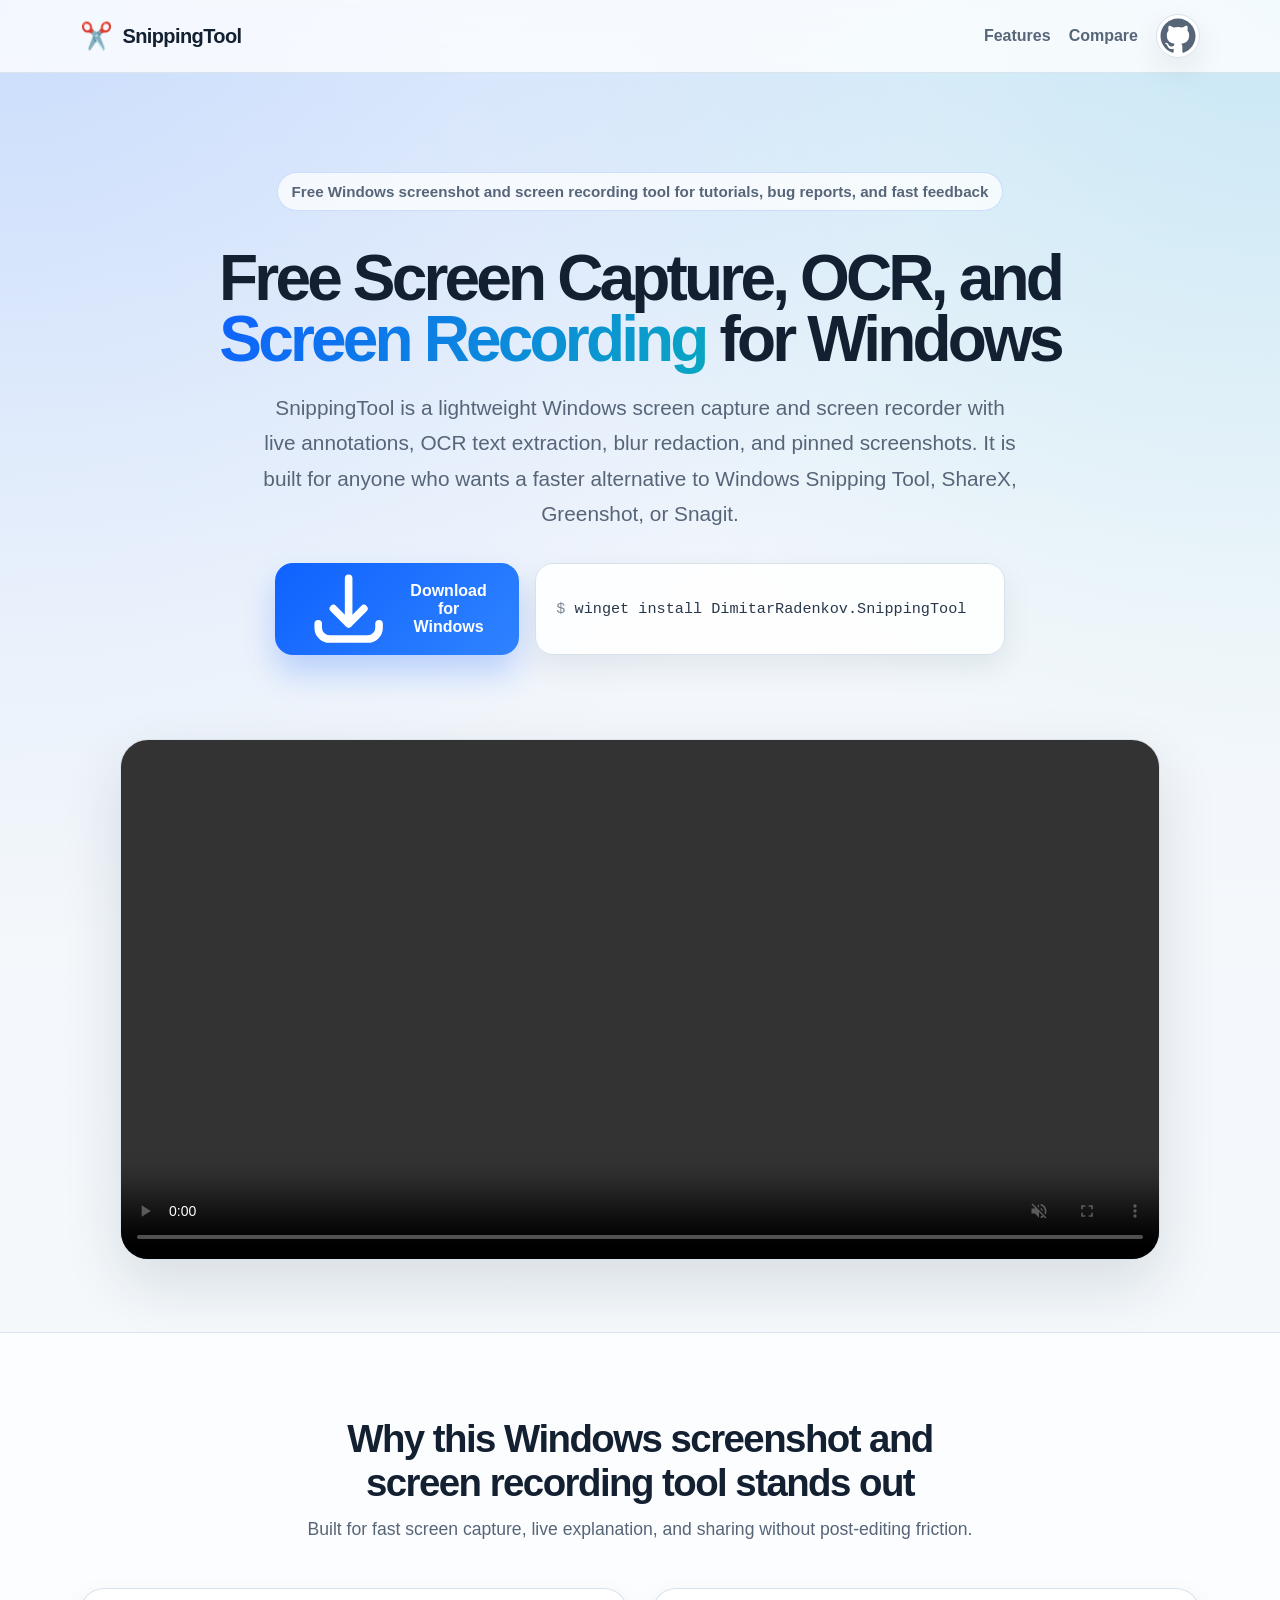
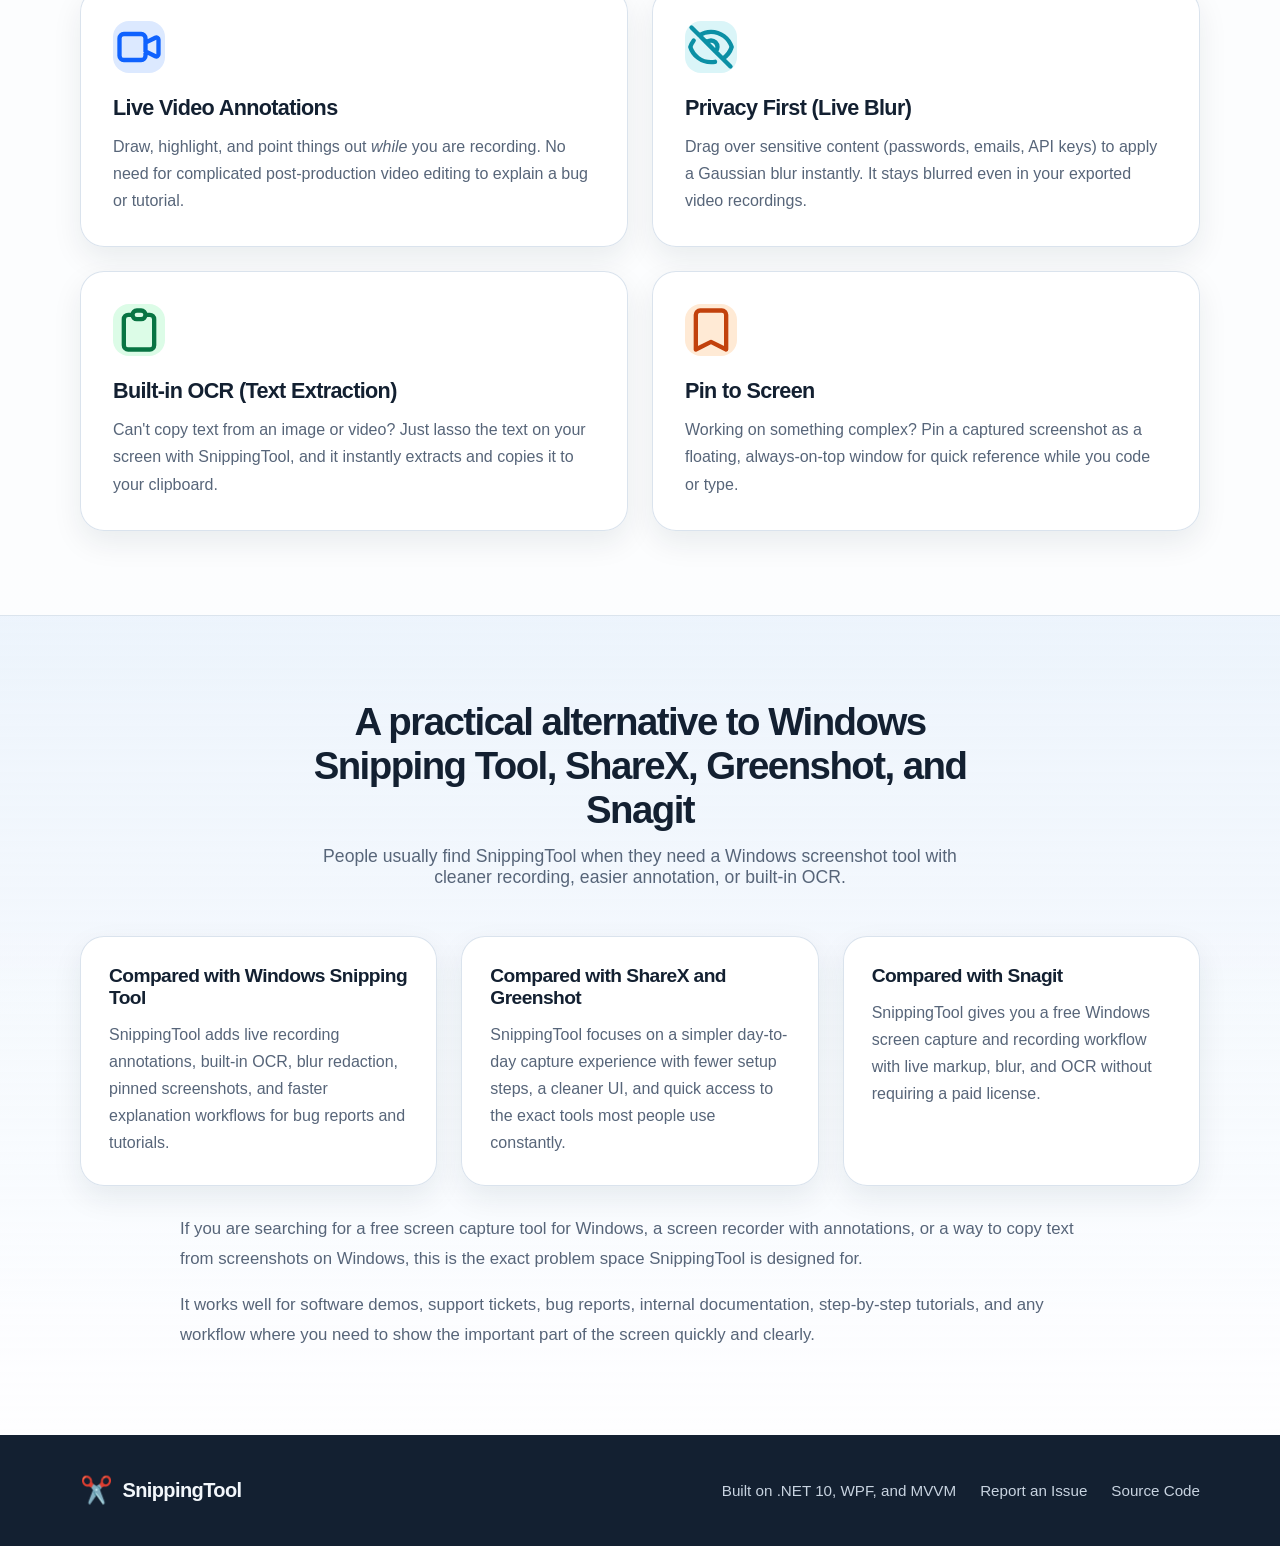
==== website/index.html @ d6c17880 "docs: Add GitHub Pages landing page and workflow (#70) * docs: add landing page and github pages wor" ====
<!DOCTYPE html>
<html lang="en">
<head>
    <meta charset="UTF-8">
    <meta name="viewport" content="width=device-width, initial-scale=1.0">
    <title>SnippingTool - Free Screen Capture, OCR, and Screen Recorder for Windows</title>
    <meta name="description" content="Free screen capture, OCR, and screen recorder for Windows with live annotations, blur redaction, and pinned screenshots. A lightweight Snagit, Greenshot, ShareX, and Windows Snipping Tool alternative.">
    <meta name="robots" content="index, follow">
    <link rel="canonical" href="https://dimitar-radenkov.github.io/SnippingTool/">
    <meta property="og:type" content="website">
    <meta property="og:title" content="SnippingTool - Free Screen Capture, OCR, and Screen Recorder for Windows">
    <meta property="og:description" content="Capture screenshots, record your screen, annotate live, blur sensitive data, and extract text with OCR on Windows.">
    <meta property="og:url" content="https://dimitar-radenkov.github.io/SnippingTool/">
    <meta property="og:site_name" content="SnippingTool">
    <meta name="twitter:card" content="summary">
    <meta name="twitter:title" content="SnippingTool - Free Screen Capture, OCR, and Screen Recorder for Windows">
    <meta name="twitter:description" content="A lightweight Windows screenshot and screen recording tool with live annotations, OCR, blur, and pinned screenshots.">
    <link rel="stylesheet" href="./styles.css">
    <script type="application/ld+json">
        {
            "@context": "https://schema.org",
            "@type": "SoftwareApplication",
            "name": "SnippingTool",
            "applicationCategory": "UtilitiesApplication",
            "applicationSubCategory": "Screen Capture Tool",
            "operatingSystem": "Windows 10, Windows 11",
            "description": "Free screen capture, OCR, and screen recording tool for Windows with live annotations, blur redaction, and pinned screenshots.",
            "downloadUrl": "https://github.com/dimitar-radenkov/SnippingTool/releases/latest",
            "url": "https://dimitar-radenkov.github.io/SnippingTool/",
            "softwareVersion": "Latest",
            "offers": {
                "@type": "Offer",
                "price": "0",
                "priceCurrency": "USD"
            },
            "creator": {
                "@type": "Person",
                "name": "Dimitar Radenkov"
            },
            "keywords": [
                "screen capture tool for Windows",
                "screen recorder with annotations",
                "OCR from screenshot",
                "Snagit alternative",
                "Greenshot alternative",
                "ShareX alternative"
            ]
        }
    </script>
</head>
<body>

    <!-- Navigation -->
    <nav class="site-nav">
        <div class="container nav-inner">
            <a class="brand" href="#top" aria-label="Go to the top of the page">
                <span class="brand-mark" aria-hidden="true">✂️</span>
                <span>SnippingTool</span>
            </a>
            <div class="nav-links">
                <a href="#features" class="nav-link">Features</a>
                <a href="#compare" class="nav-link">Compare</a>
                <a href="https://github.com/dimitar-radenkov/SnippingTool" target="_blank" rel="noopener noreferrer" class="github-link" aria-label="Open SnippingTool on GitHub">
                        <svg class="w-6 h-6" fill="currentColor" viewBox="0 0 24 24" aria-hidden="true">
                            <path fill-rule="evenodd" d="M12 2C6.477 2 2 6.484 2 12.017c0 4.425 2.865 8.18 6.839 9.504.5.092.682-.217.682-.483 0-.237-.008-.868-.013-1.703-2.782.605-3.369-1.343-3.369-1.343-.454-1.158-1.11-1.466-1.11-1.466-.908-.62.069-.608.069-.608 1.003.07 1.531 1.032 1.531 1.032.892 1.53 2.341 1.088 2.91.832.092-.647.35-1.088.636-1.338-2.22-.253-4.555-1.113-4.555-4.951 0-1.093.39-1.988 1.029-2.688-.103-.253-.446-1.272.098-2.65 0 0 .84-.27 2.75 1.026A9.564 9.564 0 0112 6.844c.85.004 1.705.115 2.504.337 1.909-1.296 2.747-1.027 2.747-1.027.546 1.379.202 2.398.1 2.651.64.7 1.028 1.595 1.028 2.688 0 3.848-2.339 4.695-4.566 4.943.359.309.678.92.678 1.855 0 1.338-.012 2.419-.012 2.747 0 .268.18.58.688.482A10.019 10.019 0 0022 12.017C22 6.484 17.522 2 12 2z" clip-rule="evenodd"></path>
                        </svg>
                </a>
            </div>
        </div>
    </nav>

    <!-- Hero Section -->
    <main id="top" class="hero">
        <div class="container hero-panel">
            <p class="hero-eyebrow">Free Windows screenshot and screen recording tool for tutorials, bug reports, and fast feedback</p>
            <h1 class="hero-title">
                Free Screen Capture, OCR, and <span class="gradient-text">Screen Recording</span> for Windows
            </h1>
            <p class="hero-copy">
                SnippingTool is a lightweight Windows screen capture and screen recorder with live annotations, OCR text extraction, blur redaction, and pinned screenshots. It is built for anyone who wants a faster alternative to Windows Snipping Tool, ShareX, Greenshot, or Snagit.
            </p>
            
            <div class="hero-actions">
                <a href="https://github.com/dimitar-radenkov/SnippingTool/releases/latest" class="primary-button">
                    <svg class="w-5 h-5 mr-3" fill="none" stroke="currentColor" viewBox="0 0 24 24" xmlns="http://www.w3.org/2000/svg"><path stroke-linecap="round" stroke-linejoin="round" stroke-width="2" d="M4 16v1a3 3 0 003 3h10a3 3 0 003-3v-1m-4-4l-4 4m0 0l-4-4m4 4V4"></path></svg>
                    Download for Windows
                </a>
                
                <button id="copy-command-button" type="button" class="command-button" aria-describedby="copy-command-status">
                    <span class="command-content">
                        <span class="command-text"><span class="command-prefix">$</span> winget install DimitarRadenkov.SnippingTool</span>
                    </span>
                    <span class="command-icon" aria-hidden="true">
                        <svg class="w-5 h-5" fill="none" stroke="currentColor" viewBox="0 0 24 24"><path stroke-linecap="round" stroke-linejoin="round" stroke-width="2" d="M8 16H6a2 2 0 01-2-2V6a2 2 0 012-2h8a2 2 0 012 2v2m-6 12h8a2 2 0 002-2v-8a2 2 0 00-2-2h-8a2 2 0 00-2 2v8a2 2 0 002 2z"></path></svg>
                    </span>
                    <span class="command-tooltip">Copy command</span>
                </button>
            </div>
            <p id="copy-command-status" class="copy-status" role="status" aria-live="polite"></p>

            <!-- Video Demo -->
            <div class="video-shell">
                <div class="video-overlay"></div>
                <video src="https://github.com/user-attachments/assets/d4e0c937-a845-4266-9454-2b816934f949" class="video-player" autoplay loop muted controls></video>
            </div>
        </div>
    </main>

    <!-- Features Section -->
    <section id="features" class="section">
        <div class="container">
            <div class="section-header">
                <h2 class="section-title">Why this Windows screenshot and screen recording tool stands out</h2>
                <p class="section-copy">Built for fast screen capture, live explanation, and sharing without post-editing friction.</p>
            </div>

            <div class="feature-grid">
                <!-- Feature 1 -->
                <article class="feature-card">
                    <div class="feature-icon blue">
                        <svg class="w-6 h-6" fill="none" stroke="currentColor" viewBox="0 0 24 24"><path stroke-linecap="round" stroke-linejoin="round" stroke-width="2" d="M15 10l4.553-2.276A1 1 0 0121 8.618v6.764a1 1 0 01-1.447.894L15 14M5 18h8a2 2 0 002-2V8a2 2 0 00-2-2H5a2 2 0 00-2 2v8a2 2 0 002 2z"></path></svg>
                    </div>
                    <h3 class="feature-title">Live Video Annotations</h3>
                    <p class="feature-copy">Draw, highlight, and point things out <em>while</em> you are recording. No need for complicated post-production video editing to explain a bug or tutorial.</p>
                </article>

                <!-- Feature 2 -->
                <article class="feature-card">
                    <div class="feature-icon teal">
                        <svg class="w-6 h-6" fill="none" stroke="currentColor" viewBox="0 0 24 24"><path stroke-linecap="round" stroke-linejoin="round" stroke-width="2" d="M13.875 18.825A10.05 10.05 0 0112 19c-4.478 0-8.268-2.943-9.543-7a9.97 9.97 0 011.563-3.029m5.858.908a3 3 0 114.243 4.243M9.878 9.878l4.242 4.242M9.88 9.88l-3.29-3.29m7.532 7.532l3.29 3.29M3 3l3.59 3.59m0 0A9.953 9.953 0 0112 5c4.478 0 8.268 2.943 9.543 7a10.025 10.025 0 01-4.132 5.411m0 0L21 21"></path></svg>
                    </div>
                    <h3 class="feature-title">Privacy First (Live Blur)</h3>
                    <p class="feature-copy">Drag over sensitive content (passwords, emails, API keys) to apply a Gaussian blur instantly. It stays blurred even in your exported video recordings.</p>
                </article>

                <!-- Feature 3 -->
                <article class="feature-card">
                    <div class="feature-icon green">
                        <svg class="w-6 h-6" fill="none" stroke="currentColor" viewBox="0 0 24 24"><path stroke-linecap="round" stroke-linejoin="round" stroke-width="2" d="M9 5H7a2 2 0 00-2 2v12a2 2 0 002 2h10a2 2 0 002-2V7a2 2 0 00-2-2h-2M9 5a2 2 0 002 2h2a2 2 0 002-2M9 5a2 2 0 012-2h2a2 2 0 012 2"></path></svg>
                    </div>
                    <h3 class="feature-title">Built-in OCR (Text Extraction)</h3>
                    <p class="feature-copy">Can't copy text from an image or video? Just lasso the text on your screen with SnippingTool, and it instantly extracts and copies it to your clipboard.</p>
                </article>

                <!-- Feature 4 -->
                <article class="feature-card">
                    <div class="feature-icon orange">
                        <svg class="w-6 h-6" fill="none" stroke="currentColor" viewBox="0 0 24 24"><path stroke-linecap="round" stroke-linejoin="round" stroke-width="2" d="M5 5a2 2 0 012-2h10a2 2 0 012 2v16l-7-3.5L5 21V5z"></path></svg>
                    </div>
                    <h3 class="feature-title">Pin to Screen</h3>
                    <p class="feature-copy">Working on something complex? Pin a captured screenshot as a floating, always-on-top window for quick reference while you code or type.</p>
                </article>
            </div>
        </div>
    </section>

    <section id="compare" class="section section-alt">
        <div class="container">
            <div class="section-header">
                <h2 class="section-title">A practical alternative to Windows Snipping Tool, ShareX, Greenshot, and Snagit</h2>
                <p class="section-copy">People usually find SnippingTool when they need a Windows screenshot tool with cleaner recording, easier annotation, or built-in OCR.</p>
            </div>

            <div class="comparison-grid">
                <article class="comparison-card">
                    <h3 class="comparison-title">Compared with Windows Snipping Tool</h3>
                    <p class="comparison-copy">SnippingTool adds live recording annotations, built-in OCR, blur redaction, pinned screenshots, and faster explanation workflows for bug reports and tutorials.</p>
                </article>
                <article class="comparison-card">
                    <h3 class="comparison-title">Compared with ShareX and Greenshot</h3>
                    <p class="comparison-copy">SnippingTool focuses on a simpler day-to-day capture experience with fewer setup steps, a cleaner UI, and quick access to the exact tools most people use constantly.</p>
                </article>
                <article class="comparison-card">
                    <h3 class="comparison-title">Compared with Snagit</h3>
                    <p class="comparison-copy">SnippingTool gives you a free Windows screen capture and recording workflow with live markup, blur, and OCR without requiring a paid license.</p>
                </article>
            </div>

            <div class="seo-copy-block">
                <p>If you are searching for a free screen capture tool for Windows, a screen recorder with annotations, or a way to copy text from screenshots on Windows, this is the exact problem space SnippingTool is designed for.</p>
                <p>It works well for software demos, support tickets, bug reports, internal documentation, step-by-step tutorials, and any workflow where you need to show the important part of the screen quickly and clearly.</p>
            </div>
        </div>
    </section>

    <!-- Footer -->
    <footer class="footer">
        <div class="container footer-inner">
            <div class="brand">
                <span class="brand-mark" aria-hidden="true">✂️</span>
                <span>SnippingTool</span>
            </div>
            
            <div class="footer-links">
                <span>Built on .NET 10, WPF, and MVVM</span>
                <a href="https://github.com/dimitar-radenkov/SnippingTool/issues" class="hover:text-white transition-colors">Report an Issue</a>
                <a href="https://github.com/dimitar-radenkov/SnippingTool" class="hover:text-white transition-colors">Source Code</a>
            </div>
        </div>
    </footer>

    <script>
        (() => {
            const copyButton = document.getElementById("copy-command-button");
            const copyStatus = document.getElementById("copy-command-status");
            const command = "winget install DimitarRadenkov.SnippingTool";

            if (!(copyButton instanceof HTMLButtonElement) || !(copyStatus instanceof HTMLElement)) {
                return;
            }

            const setStatus = (message, kind) => {
                copyStatus.textContent = message;
                copyStatus.className = kind ? `copy-status is-${kind}` : "copy-status";
            };

            const fallbackCopy = (text) => {
                const textArea = document.createElement("textarea");
                textArea.value = text;
                textArea.setAttribute("readonly", "readonly");
                textArea.style.position = "fixed";
                textArea.style.opacity = "0";
                document.body.appendChild(textArea);
                textArea.select();

                const didCopy = document.execCommand("copy");
                document.body.removeChild(textArea);

                if (!didCopy) {
                    throw new Error("Fallback copy failed.");
                }
            };

            copyButton.addEventListener("click", async () => {
                copyButton.disabled = true;
                setStatus("Copying command...", "");

                try {
                    if (navigator.clipboard && typeof navigator.clipboard.writeText === "function") {
                        await navigator.clipboard.writeText(command);
                    }
                    else {
                        fallbackCopy(command);
                    }

                    setStatus("Command copied to clipboard.", "success");
                }
                catch (error) {
                    try {
                        fallbackCopy(command);
                        setStatus("Command copied to clipboard.", "success");
                    }
                    catch {
                        setStatus("Could not copy automatically. Please copy the command manually.", "error");
                    }
                }
                finally {
                    window.setTimeout(() => {
                        copyButton.disabled = false;
                    }, 300);
                }
            });
        })();
    </script>

</body>
</html>
---- website/styles.css ----
:root {
    --background: #f3f7fb;
    --background-accent: #e4eefc;
    --surface: rgba(255, 255, 255, 0.84);
    --surface-strong: #ffffff;
    --text: #132031;
    --muted: #576579;
    --line: #d7e1ec;
    --shadow: 0 24px 60px rgba(19, 32, 49, 0.12);
    --shadow-soft: 0 12px 30px rgba(19, 32, 49, 0.08);
    --accent: #0f62fe;
    --accent-strong: #0a4fd1;
    --accent-soft: #deebff;
    --success: #087443;
    --success-soft: #dcfce7;
    --error: #b42318;
    --error-soft: #fee4e2;
}

* {
    box-sizing: border-box;
}

html {
    scroll-behavior: smooth;
}

body {
    margin: 0;
    min-height: 100vh;
    color: var(--text);
    font-family: Bahnschrift, "Aptos", "Segoe UI", sans-serif;
    background:
        radial-gradient(circle at top left, rgba(15, 98, 254, 0.12), transparent 28%),
        radial-gradient(circle at top right, rgba(0, 183, 195, 0.12), transparent 24%),
        linear-gradient(180deg, var(--background-accent) 0%, var(--background) 20%, #f8fbfe 100%);
}

a {
    color: inherit;
    text-decoration: none;
}

button {
    font: inherit;
}

.container {
    width: min(1120px, calc(100% - 32px));
    margin: 0 auto;
}

.site-nav {
    position: sticky;
    top: 0;
    z-index: 10;
    border-bottom: 1px solid rgba(215, 225, 236, 0.9);
    background: rgba(255, 255, 255, 0.78);
    -webkit-backdrop-filter: blur(16px);
    backdrop-filter: blur(16px);
}

.nav-inner {
    display: flex;
    align-items: center;
    justify-content: space-between;
    gap: 16px;
    min-height: 72px;
}

.brand {
    display: inline-flex;
    align-items: center;
    gap: 10px;
    font-size: 1.25rem;
    font-weight: 700;
    letter-spacing: -0.03em;
}

.brand-mark {
    font-size: 1.65rem;
}

.nav-links {
    display: flex;
    align-items: center;
    gap: 18px;
}

.nav-link {
    color: var(--muted);
    font-weight: 600;
    transition: color 0.2s ease;
}

.nav-link:hover,
.nav-link:focus-visible {
    color: var(--accent);
}

.github-link {
    display: inline-flex;
    align-items: center;
    justify-content: center;
    width: 44px;
    height: 44px;
    border: 1px solid var(--line);
    border-radius: 999px;
    background: rgba(255, 255, 255, 0.92);
    box-shadow: var(--shadow-soft);
    color: var(--muted);
    transition:
        transform 0.2s ease,
        color 0.2s ease,
        border-color 0.2s ease;
}

.github-link:hover,
.github-link:focus-visible {
    transform: translateY(-1px);
    color: var(--text);
    border-color: rgba(15, 98, 254, 0.35);
}

.hero {
    padding: 84px 0 72px;
}

.hero-panel {
    text-align: center;
}

.hero-eyebrow {
    display: inline-flex;
    align-items: center;
    gap: 8px;
    padding: 10px 14px;
    border: 1px solid rgba(15, 98, 254, 0.18);
    border-radius: 999px;
    background: rgba(255, 255, 255, 0.74);
    color: var(--muted);
    font-size: 0.95rem;
    font-weight: 600;
}

.hero-title {
    margin: 22px auto 20px;
    max-width: 860px;
    font-size: clamp(3rem, 5vw, 5rem);
    line-height: 0.95;
    letter-spacing: -0.06em;
}

.gradient-text {
    background: linear-gradient(120deg, #0f62fe 0%, #0aa6c2 100%);
    -webkit-background-clip: text;
    background-clip: text;
    color: transparent;
}

.hero-copy {
    margin: 0 auto 32px;
    max-width: 760px;
    color: var(--muted);
    font-size: clamp(1.1rem, 2vw, 1.3rem);
    line-height: 1.7;
}

.hero-actions {
    display: flex;
    flex-wrap: wrap;
    justify-content: center;
    align-items: stretch;
    gap: 16px;
    margin-bottom: 12px;
}

.primary-button {
    display: inline-flex;
    align-items: center;
    justify-content: center;
    gap: 12px;
    min-height: 62px;
    padding: 0 28px;
    border-radius: 18px;
    background: linear-gradient(135deg, var(--accent) 0%, #2f83ff 100%);
    color: #ffffff;
    font-weight: 700;
    box-shadow: 0 18px 32px rgba(15, 98, 254, 0.24);
    transition:
        transform 0.2s ease,
        box-shadow 0.2s ease,
        background 0.2s ease;
}

.primary-button:hover,
.primary-button:focus-visible {
    transform: translateY(-2px);
    box-shadow: 0 22px 38px rgba(15, 98, 254, 0.28);
    background: linear-gradient(135deg, var(--accent-strong) 0%, #226fe3 100%);
}

.command-button {
    position: relative;
    display: inline-flex;
    align-items: center;
    justify-content: space-between;
    gap: 18px;
    min-height: 62px;
    max-width: 100%;
    padding: 0 20px;
    border: 1px solid var(--line);
    border-radius: 18px;
    background: rgba(255, 255, 255, 0.9);
    color: var(--text);
    cursor: pointer;
    box-shadow:
        inset 0 1px 0 rgba(255, 255, 255, 0.8),
        var(--shadow-soft);
    transition:
        transform 0.2s ease,
        border-color 0.2s ease,
        box-shadow 0.2s ease;
}

.command-button:hover,
.command-button:focus-visible {
    transform: translateY(-2px);
    border-color: rgba(15, 98, 254, 0.35);
    box-shadow:
        inset 0 1px 0 rgba(255, 255, 255, 0.8),
        0 18px 34px rgba(19, 32, 49, 0.12);
}

.command-button:disabled {
    cursor: progress;
    opacity: 0.86;
}

.command-content {
    display: flex;
    align-items: center;
    gap: 12px;
    min-width: 0;
}

.command-text {
    min-width: 0;
    overflow-wrap: anywhere;
    text-align: left;
    color: #29384a;
    font-family: Consolas, "Cascadia Code", monospace;
    font-size: 0.95rem;
}

.command-prefix {
    color: #7b8794;
}

.command-icon {
    flex-shrink: 0;
    color: #6f7a88;
}

.command-tooltip {
    position: absolute;
    top: -42px;
    left: 50%;
    transform: translateX(-50%);
    padding: 6px 10px;
    border-radius: 999px;
    background: #132031;
    color: #ffffff;
    font-size: 0.78rem;
    font-weight: 600;
    white-space: nowrap;
    opacity: 0;
    pointer-events: none;
    transition: opacity 0.2s ease;
}

.command-button:hover .command-tooltip,
.command-button:focus-visible .command-tooltip {
    opacity: 1;
}

.copy-status {
    min-height: 24px;
    margin: 0 0 48px;
    color: var(--muted);
    font-size: 0.95rem;
    font-weight: 600;
}

.copy-status.is-success {
    color: var(--success);
}

.copy-status.is-error {
    color: var(--error);
}

.video-shell {
    position: relative;
    overflow: hidden;
    max-width: 1040px;
    margin: 0 auto;
    border: 1px solid rgba(215, 225, 236, 0.9);
    border-radius: 28px;
    background: var(--surface-strong);
    box-shadow: var(--shadow);
}

.video-overlay {
    position: absolute;
    inset: 0;
    pointer-events: none;
    background: linear-gradient(180deg, transparent 0%, rgba(19, 32, 49, 0.1) 100%);
}

.video-player {
    display: block;
    width: 100%;
    height: auto;
}

.section {
    padding: 84px 0;
    border-top: 1px solid rgba(215, 225, 236, 0.9);
    background: rgba(255, 255, 255, 0.72);
}

.section-alt {
    background: linear-gradient(180deg, rgba(230, 240, 252, 0.58) 0%, rgba(255, 255, 255, 0.86) 100%);
}

.section-header {
    max-width: 680px;
    margin: 0 auto 48px;
    text-align: center;
}

.section-title {
    margin: 0 0 14px;
    font-size: clamp(2rem, 3vw, 2.8rem);
    letter-spacing: -0.04em;
}

.section-copy {
    margin: 0;
    color: var(--muted);
    font-size: 1.1rem;
}

.feature-grid {
    display: grid;
    grid-template-columns: repeat(2, minmax(0, 1fr));
    gap: 24px;
}

.comparison-grid {
    display: grid;
    grid-template-columns: repeat(3, minmax(0, 1fr));
    gap: 24px;
    margin-bottom: 28px;
}

.comparison-card {
    padding: 28px;
    border: 1px solid rgba(215, 225, 236, 0.92);
    border-radius: 24px;
    background: rgba(255, 255, 255, 0.96);
    box-shadow: var(--shadow-soft);
}

.comparison-title {
    margin: 0 0 12px;
    font-size: 1.2rem;
    letter-spacing: -0.03em;
}

.comparison-copy {
    margin: 0;
    color: var(--muted);
    line-height: 1.7;
}

.seo-copy-block {
    max-width: 920px;
    margin: 0 auto;
    color: var(--muted);
    font-size: 1.05rem;
    line-height: 1.8;
}

.seo-copy-block p {
    margin: 0 0 16px;
}

.seo-copy-block p:last-child {
    margin-bottom: 0;
}

.feature-card {
    padding: 32px;
    border: 1px solid rgba(215, 225, 236, 0.92);
    border-radius: 24px;
    background: rgba(255, 255, 255, 0.92);
    box-shadow: var(--shadow-soft);
}

.feature-icon {
    display: inline-flex;
    align-items: center;
    justify-content: center;
    width: 52px;
    height: 52px;
    border-radius: 16px;
    margin-bottom: 22px;
}

.feature-icon.blue {
    background: #dce9ff;
    color: #0f62fe;
}

.feature-icon.teal {
    background: #daf5f8;
    color: #0b90a5;
}

.feature-icon.green {
    background: #dcfce7;
    color: #087443;
}

.feature-icon.orange {
    background: #ffead5;
    color: #c2410c;
}

.feature-title {
    margin: 0 0 12px;
    font-size: 1.35rem;
    letter-spacing: -0.03em;
}

.feature-copy {
    margin: 0;
    color: var(--muted);
    line-height: 1.7;
}

.footer {
    padding: 40px 0;
    background: #132031;
    color: #f3f7fb;
}

.footer-inner {
    display: flex;
    align-items: center;
    justify-content: space-between;
    gap: 20px;
    flex-wrap: wrap;
}

.footer-links {
    display: flex;
    flex-wrap: wrap;
    gap: 16px 24px;
    justify-content: center;
    color: #c8d3e0;
    font-size: 0.95rem;
}

.footer-links a {
    transition: color 0.2s ease;
}

.footer-links a:hover,
.footer-links a:focus-visible {
    color: #ffffff;
}

@media (max-width: 900px) {
    .feature-grid,
    .comparison-grid {
        grid-template-columns: 1fr;
    }
}

@media (max-width: 720px) {
    .hero {
        padding-top: 56px;
    }

    .nav-link {
        display: none;
    }

    .command-button,
    .primary-button {
        width: 100%;
    }

    .copy-status {
        margin-bottom: 36px;
    }

    .footer-inner {
        justify-content: center;
        text-align: center;
    }
}
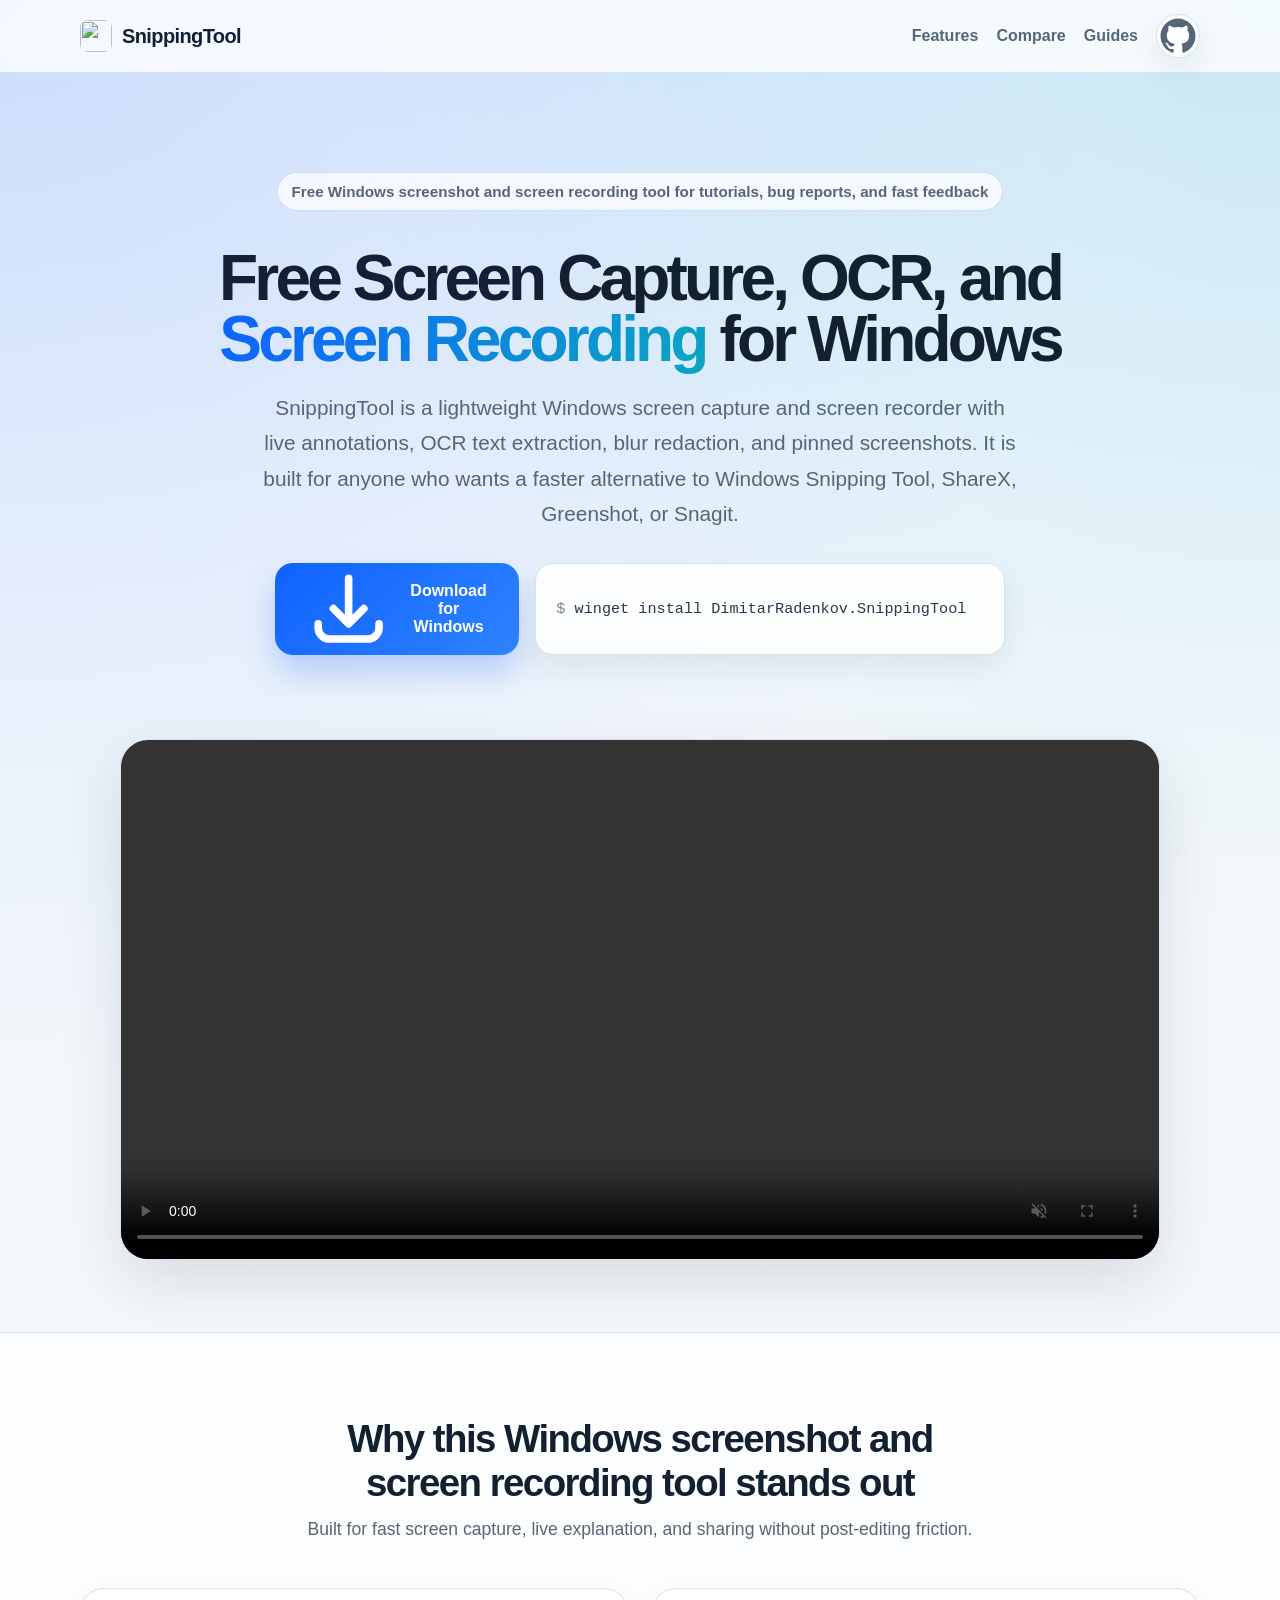
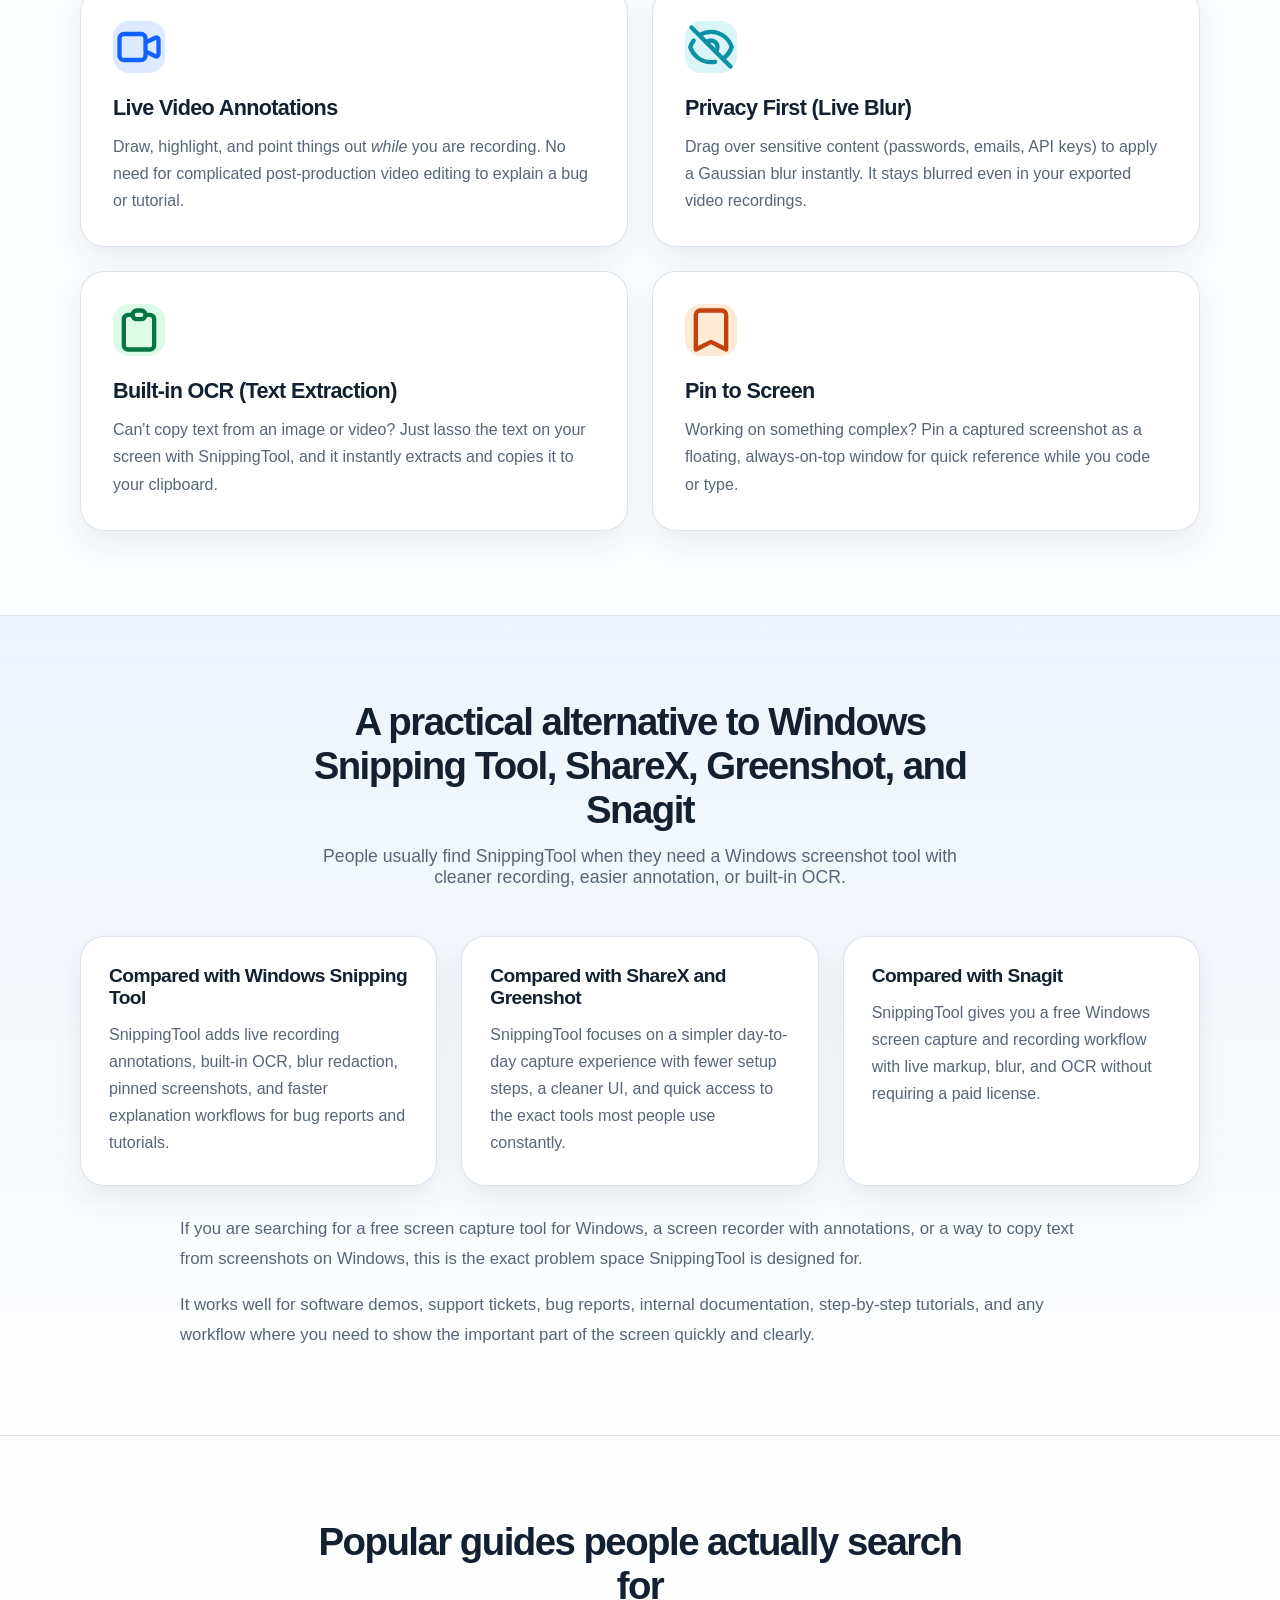
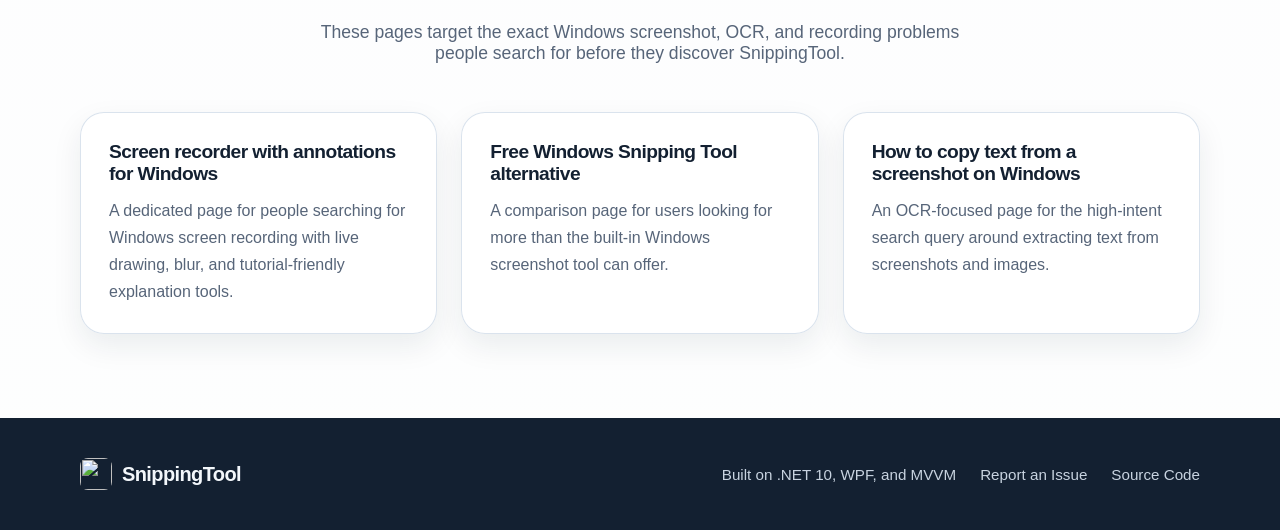
==== commit f59ec44c: "Add guides section and three new resource pages" ====
--- a/website/index.html
+++ b/website/index.html
@@ -7,14 +7,18 @@
     <meta name="description" content="Free screen capture, OCR, and screen recorder for Windows with live annotations, blur redaction, and pinned screenshots. A lightweight Snagit, Greenshot, ShareX, and Windows Snipping Tool alternative.">
     <meta name="robots" content="index, follow">
     <link rel="canonical" href="https://dimitar-radenkov.github.io/SnippingTool/">
+    <link rel="icon" href="./favicon.ico" sizes="any">
+    <link rel="apple-touch-icon" href="./app-icon.png">
     <meta property="og:type" content="website">
     <meta property="og:title" content="SnippingTool - Free Screen Capture, OCR, and Screen Recorder for Windows">
     <meta property="og:description" content="Capture screenshots, record your screen, annotate live, blur sensitive data, and extract text with OCR on Windows.">
     <meta property="og:url" content="https://dimitar-radenkov.github.io/SnippingTool/">
     <meta property="og:site_name" content="SnippingTool">
+    <meta property="og:image" content="https://dimitar-radenkov.github.io/SnippingTool/app-icon.png">
     <meta name="twitter:card" content="summary">
     <meta name="twitter:title" content="SnippingTool - Free Screen Capture, OCR, and Screen Recorder for Windows">
     <meta name="twitter:description" content="A lightweight Windows screenshot and screen recording tool with live annotations, OCR, blur, and pinned screenshots.">
+    <meta name="twitter:image" content="https://dimitar-radenkov.github.io/SnippingTool/app-icon.png">
     <link rel="stylesheet" href="./styles.css">
     <script type="application/ld+json">
         {
@@ -54,12 +58,13 @@
     <nav class="site-nav">
         <div class="container nav-inner">
             <a class="brand" href="#top" aria-label="Go to the top of the page">
-                <span class="brand-mark" aria-hidden="true">✂️</span>
+                <img src="./app-icon.png" alt="" class="brand-logo" width="32" height="32">
                 <span>SnippingTool</span>
             </a>
             <div class="nav-links">
                 <a href="#features" class="nav-link">Features</a>
                 <a href="#compare" class="nav-link">Compare</a>
+                <a href="#resources" class="nav-link">Guides</a>
                 <a href="https://github.com/dimitar-radenkov/SnippingTool" target="_blank" rel="noopener noreferrer" class="github-link" aria-label="Open SnippingTool on GitHub">
                         <svg class="w-6 h-6" fill="currentColor" viewBox="0 0 24 24" aria-hidden="true">
                             <path fill-rule="evenodd" d="M12 2C6.477 2 2 6.484 2 12.017c0 4.425 2.865 8.18 6.839 9.504.5.092.682-.217.682-.483 0-.237-.008-.868-.013-1.703-2.782.605-3.369-1.343-3.369-1.343-.454-1.158-1.11-1.466-1.11-1.466-.908-.62.069-.608.069-.608 1.003.07 1.531 1.032 1.531 1.032.892 1.53 2.341 1.088 2.91.832.092-.647.35-1.088.636-1.338-2.22-.253-4.555-1.113-4.555-4.951 0-1.093.39-1.988 1.029-2.688-.103-.253-.446-1.272.098-2.65 0 0 .84-.27 2.75 1.026A9.564 9.564 0 0112 6.844c.85.004 1.705.115 2.504.337 1.909-1.296 2.747-1.027 2.747-1.027.546 1.379.202 2.398.1 2.651.64.7 1.028 1.595 1.028 2.688 0 3.848-2.339 4.695-4.566 4.943.359.309.678.92.678 1.855 0 1.338-.012 2.419-.012 2.747 0 .268.18.58.688.482A10.019 10.019 0 0022 12.017C22 6.484 17.522 2 12 2z" clip-rule="evenodd"></path>
@@ -183,11 +188,35 @@
         </div>
     </section>
 
+    <section id="resources" class="section">
+        <div class="container">
+            <div class="section-header">
+                <h2 class="section-title">Popular guides people actually search for</h2>
+                <p class="section-copy">These pages target the exact Windows screenshot, OCR, and recording problems people search for before they discover SnippingTool.</p>
+            </div>
+
+            <div class="resource-grid">
+                <a href="./screen-recorder-with-annotations-windows.html" class="resource-card">
+                    <h3 class="resource-title">Screen recorder with annotations for Windows</h3>
+                    <p class="resource-copy">A dedicated page for people searching for Windows screen recording with live drawing, blur, and tutorial-friendly explanation tools.</p>
+                </a>
+                <a href="./windows-snipping-tool-alternative.html" class="resource-card">
+                    <h3 class="resource-title">Free Windows Snipping Tool alternative</h3>
+                    <p class="resource-copy">A comparison page for users looking for more than the built-in Windows screenshot tool can offer.</p>
+                </a>
+                <a href="./copy-text-from-screenshot-windows.html" class="resource-card">
+                    <h3 class="resource-title">How to copy text from a screenshot on Windows</h3>
+                    <p class="resource-copy">An OCR-focused page for the high-intent search query around extracting text from screenshots and images.</p>
+                </a>
+            </div>
+        </div>
+    </section>
+
     <!-- Footer -->
     <footer class="footer">
         <div class="container footer-inner">
             <div class="brand">
-                <span class="brand-mark" aria-hidden="true">✂️</span>
+                <img src="./app-icon.png" alt="" class="brand-logo" width="32" height="32">
                 <span>SnippingTool</span>
             </div>
             
--- a/website/styles.css
+++ b/website/styles.css
@@ -77,8 +77,12 @@
     letter-spacing: -0.03em;
 }
 
-.brand-mark {
-    font-size: 1.65rem;
+.brand-logo {
+    display: block;
+    flex-shrink: 0;
+    width: 32px;
+    height: 32px;
+    border-radius: 8px;
 }
 
 .nav-links {
@@ -365,6 +369,44 @@
     margin-bottom: 28px;
 }
 
+.resource-grid {
+    display: grid;
+    grid-template-columns: repeat(3, minmax(0, 1fr));
+    gap: 24px;
+}
+
+.resource-card {
+    display: block;
+    padding: 28px;
+    border: 1px solid rgba(215, 225, 236, 0.92);
+    border-radius: 24px;
+    background: rgba(255, 255, 255, 0.96);
+    box-shadow: var(--shadow-soft);
+    transition:
+        transform 0.2s ease,
+        border-color 0.2s ease,
+        box-shadow 0.2s ease;
+}
+
+.resource-card:hover,
+.resource-card:focus-visible {
+    transform: translateY(-2px);
+    border-color: rgba(15, 98, 254, 0.26);
+    box-shadow: 0 18px 34px rgba(19, 32, 49, 0.12);
+}
+
+.resource-title {
+    margin: 0 0 12px;
+    font-size: 1.2rem;
+    letter-spacing: -0.03em;
+}
+
+.resource-copy {
+    margin: 0;
+    color: var(--muted);
+    line-height: 1.7;
+}
+
 .comparison-card {
     padding: 28px;
     border: 1px solid rgba(215, 225, 236, 0.92);
@@ -399,6 +441,119 @@
 
 .seo-copy-block p:last-child {
     margin-bottom: 0;
+}
+
+.article-hero {
+    padding-bottom: 40px;
+}
+
+.article-title {
+    max-width: 900px;
+}
+
+.secondary-link {
+    display: inline-flex;
+    align-items: center;
+    justify-content: center;
+    min-height: 62px;
+    padding: 0 24px;
+    border: 1px solid rgba(215, 225, 236, 0.96);
+    border-radius: 18px;
+    background: rgba(255, 255, 255, 0.88);
+    color: var(--text);
+    font-weight: 700;
+    box-shadow: var(--shadow-soft);
+    transition:
+        transform 0.2s ease,
+        border-color 0.2s ease,
+        box-shadow 0.2s ease;
+}
+
+.secondary-link:hover,
+.secondary-link:focus-visible {
+    transform: translateY(-2px);
+    border-color: rgba(15, 98, 254, 0.26);
+    box-shadow: 0 18px 34px rgba(19, 32, 49, 0.12);
+}
+
+.content-shell {
+    max-width: 920px;
+    margin: 0 auto;
+}
+
+.content-card {
+    padding: 36px;
+    border: 1px solid rgba(215, 225, 236, 0.92);
+    border-radius: 28px;
+    background: rgba(255, 255, 255, 0.96);
+    box-shadow: var(--shadow-soft);
+}
+
+.content-card h2,
+.content-card h3 {
+    margin: 0 0 14px;
+    letter-spacing: -0.03em;
+}
+
+.content-card h2 + p,
+.content-card h2 + ul,
+.content-card h2 + ol,
+.content-card h3 + p {
+    margin-top: 0;
+}
+
+.content-card p,
+.content-card li {
+    color: var(--muted);
+    line-height: 1.8;
+}
+
+.content-card p {
+    margin: 0 0 18px;
+}
+
+.content-card ul,
+.content-card ol {
+    margin: 0 0 24px;
+    padding-left: 22px;
+}
+
+.content-card li + li {
+    margin-top: 10px;
+}
+
+.cta-panel {
+    margin-top: 28px;
+    padding: 28px;
+    border-radius: 24px;
+    background: linear-gradient(135deg, rgba(15, 98, 254, 0.1) 0%, rgba(10, 166, 194, 0.08) 100%);
+}
+
+.cta-panel h3 {
+    margin: 0 0 10px;
+}
+
+.cta-panel p {
+    margin: 0 0 18px;
+}
+
+.compact-actions {
+    justify-content: flex-start;
+    margin-bottom: 0;
+}
+
+.related-links-block {
+    margin-top: 32px;
+}
+
+.related-heading {
+    margin: 0 0 20px;
+    text-align: center;
+    letter-spacing: -0.03em;
+}
+
+.compact-grid {
+    grid-template-columns: repeat(2, minmax(0, 1fr));
 }
 
 .feature-card {
@@ -485,7 +640,9 @@
 
 @media (max-width: 900px) {
     .feature-grid,
-    .comparison-grid {
+    .comparison-grid,
+    .resource-grid,
+    .compact-grid {
         grid-template-columns: 1fr;
     }
 }
@@ -500,8 +657,13 @@
     }
 
     .command-button,
-    .primary-button {
+    .primary-button,
+    .secondary-link {
         width: 100%;
+    }
+
+    .content-card {
+        padding: 28px;
     }
 
     .copy-status {
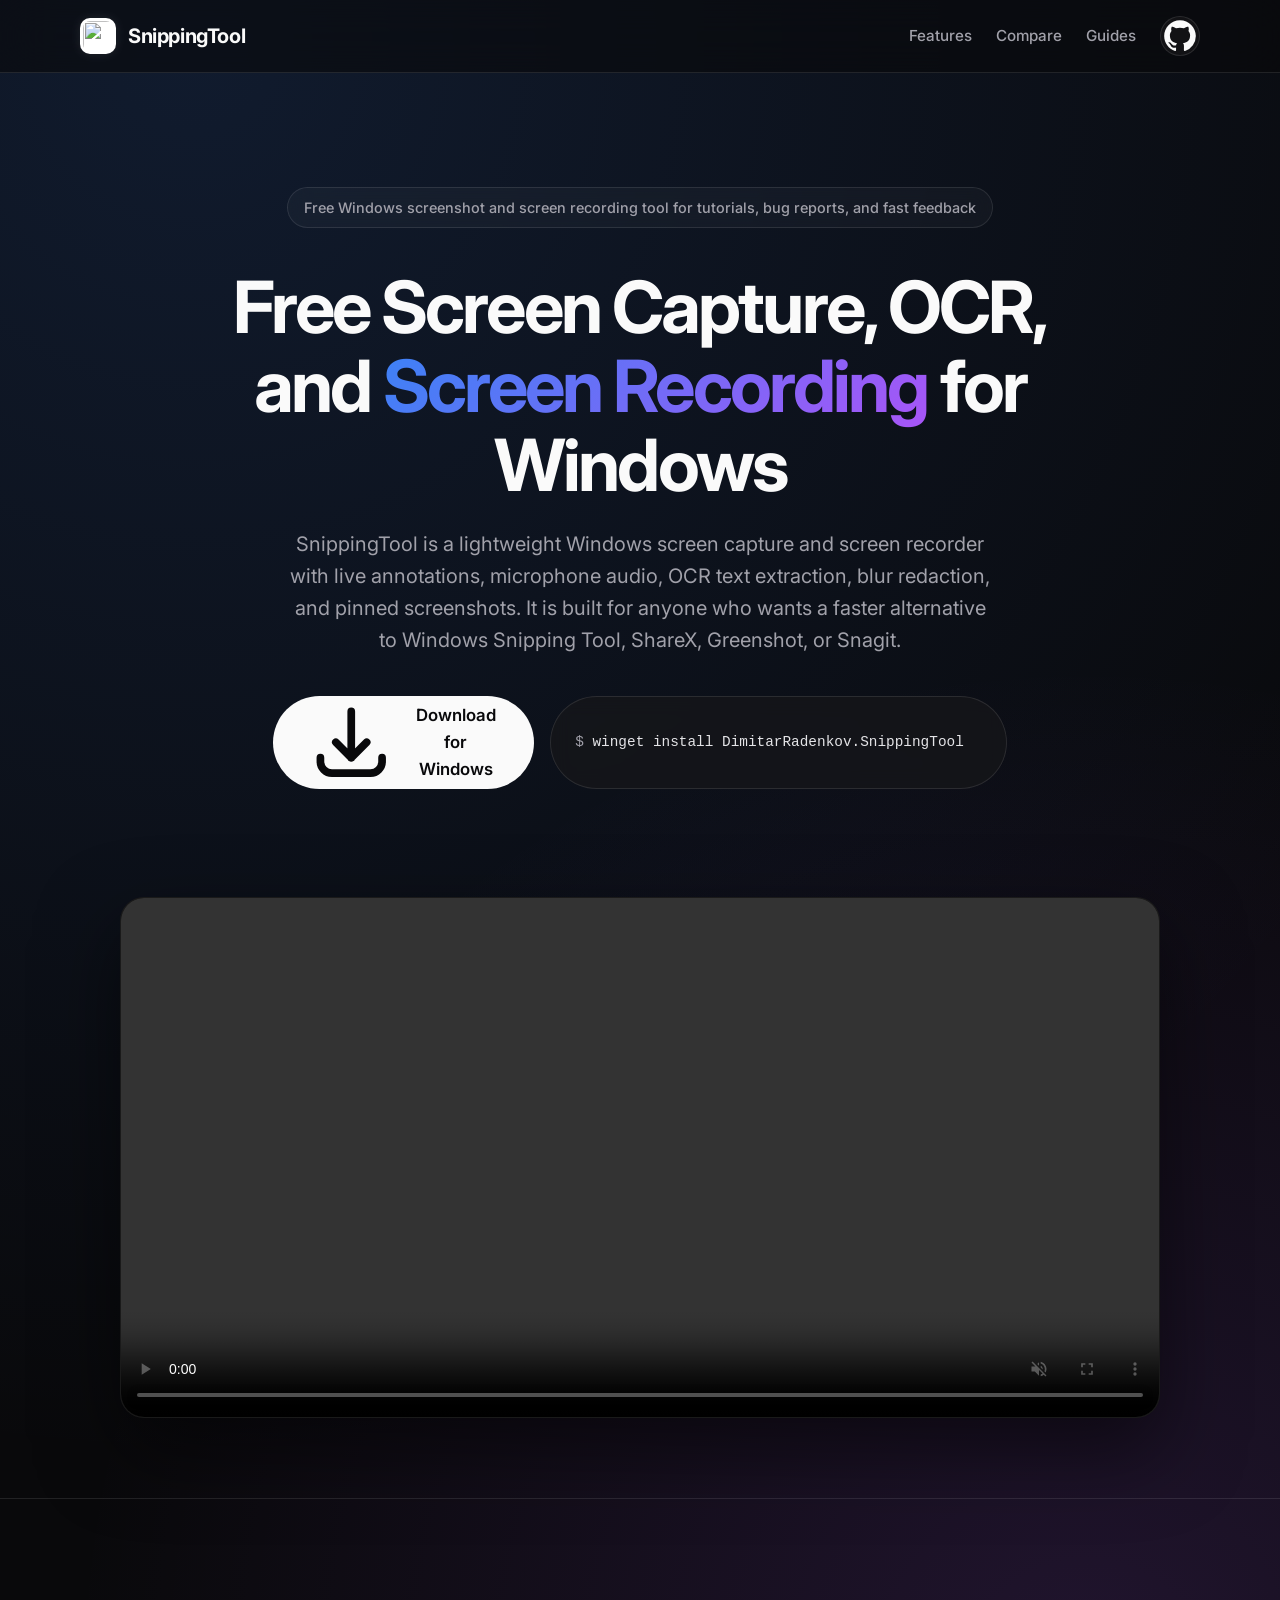
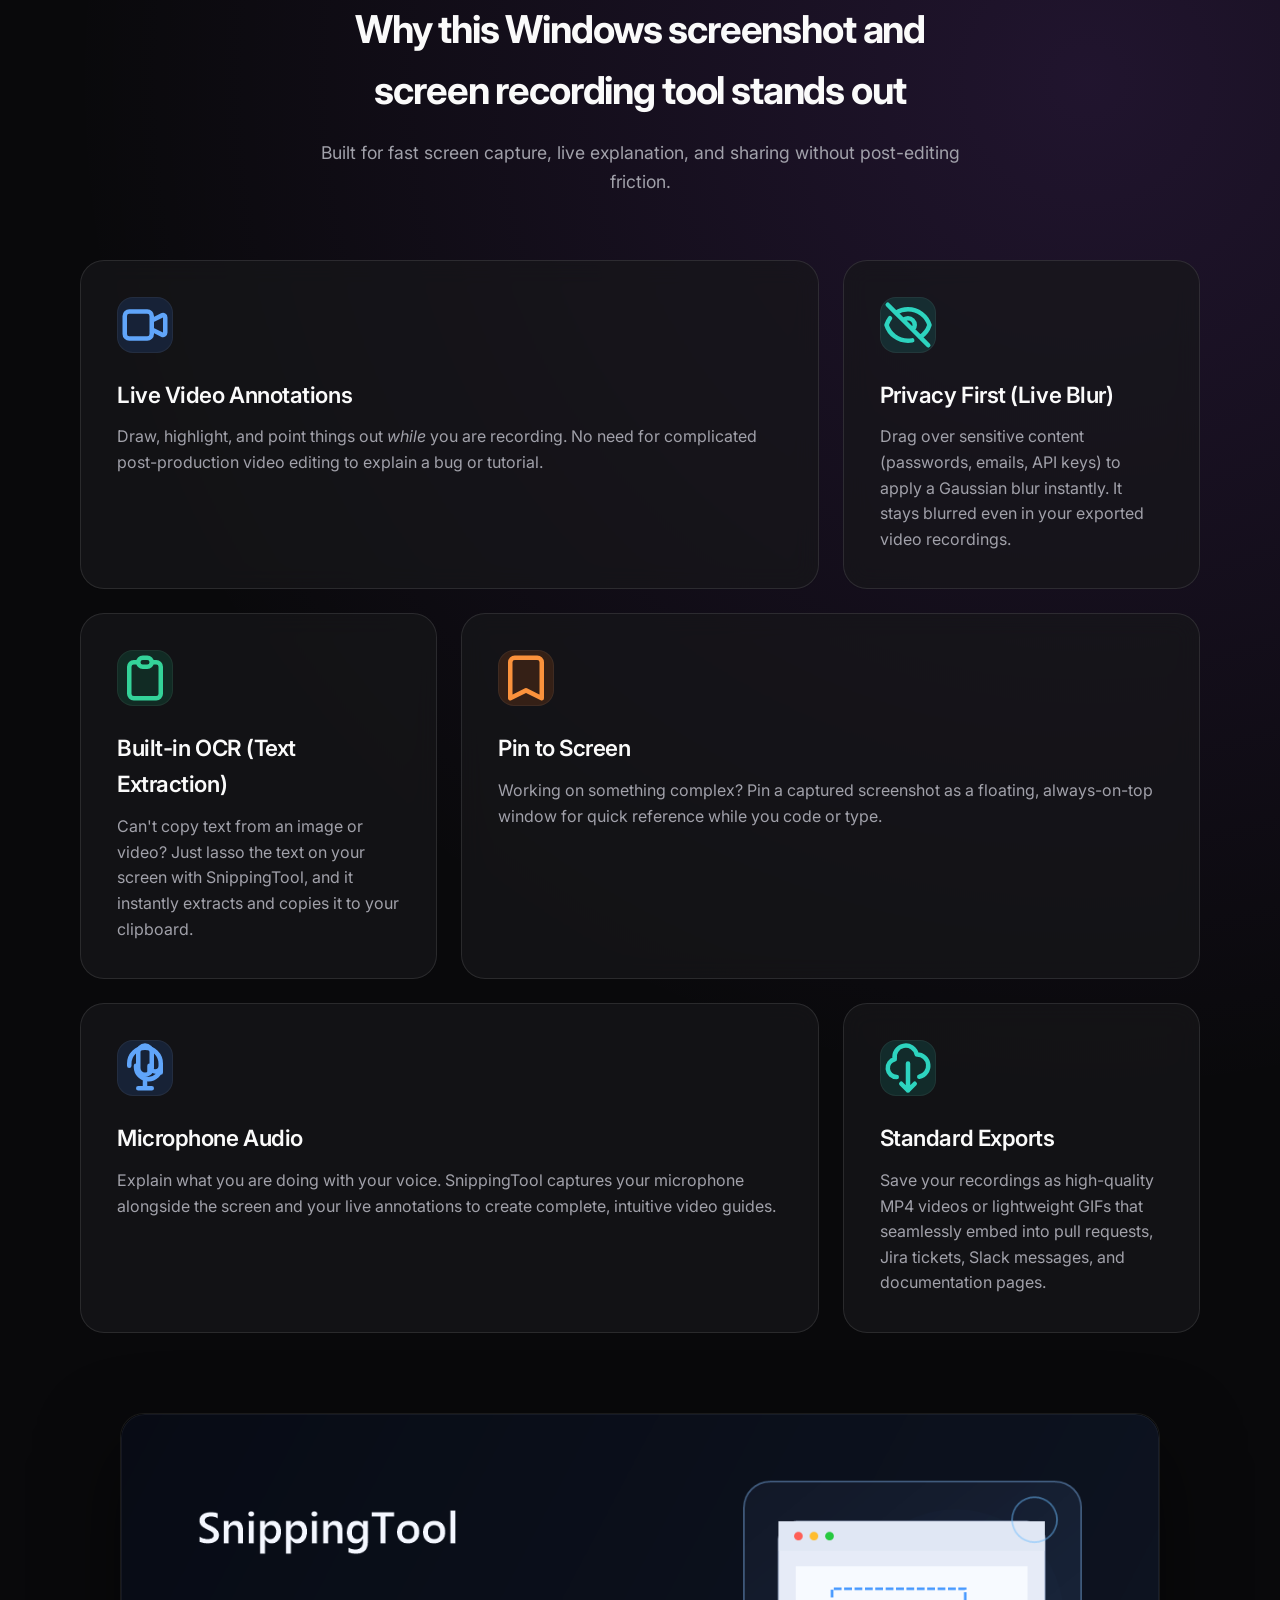
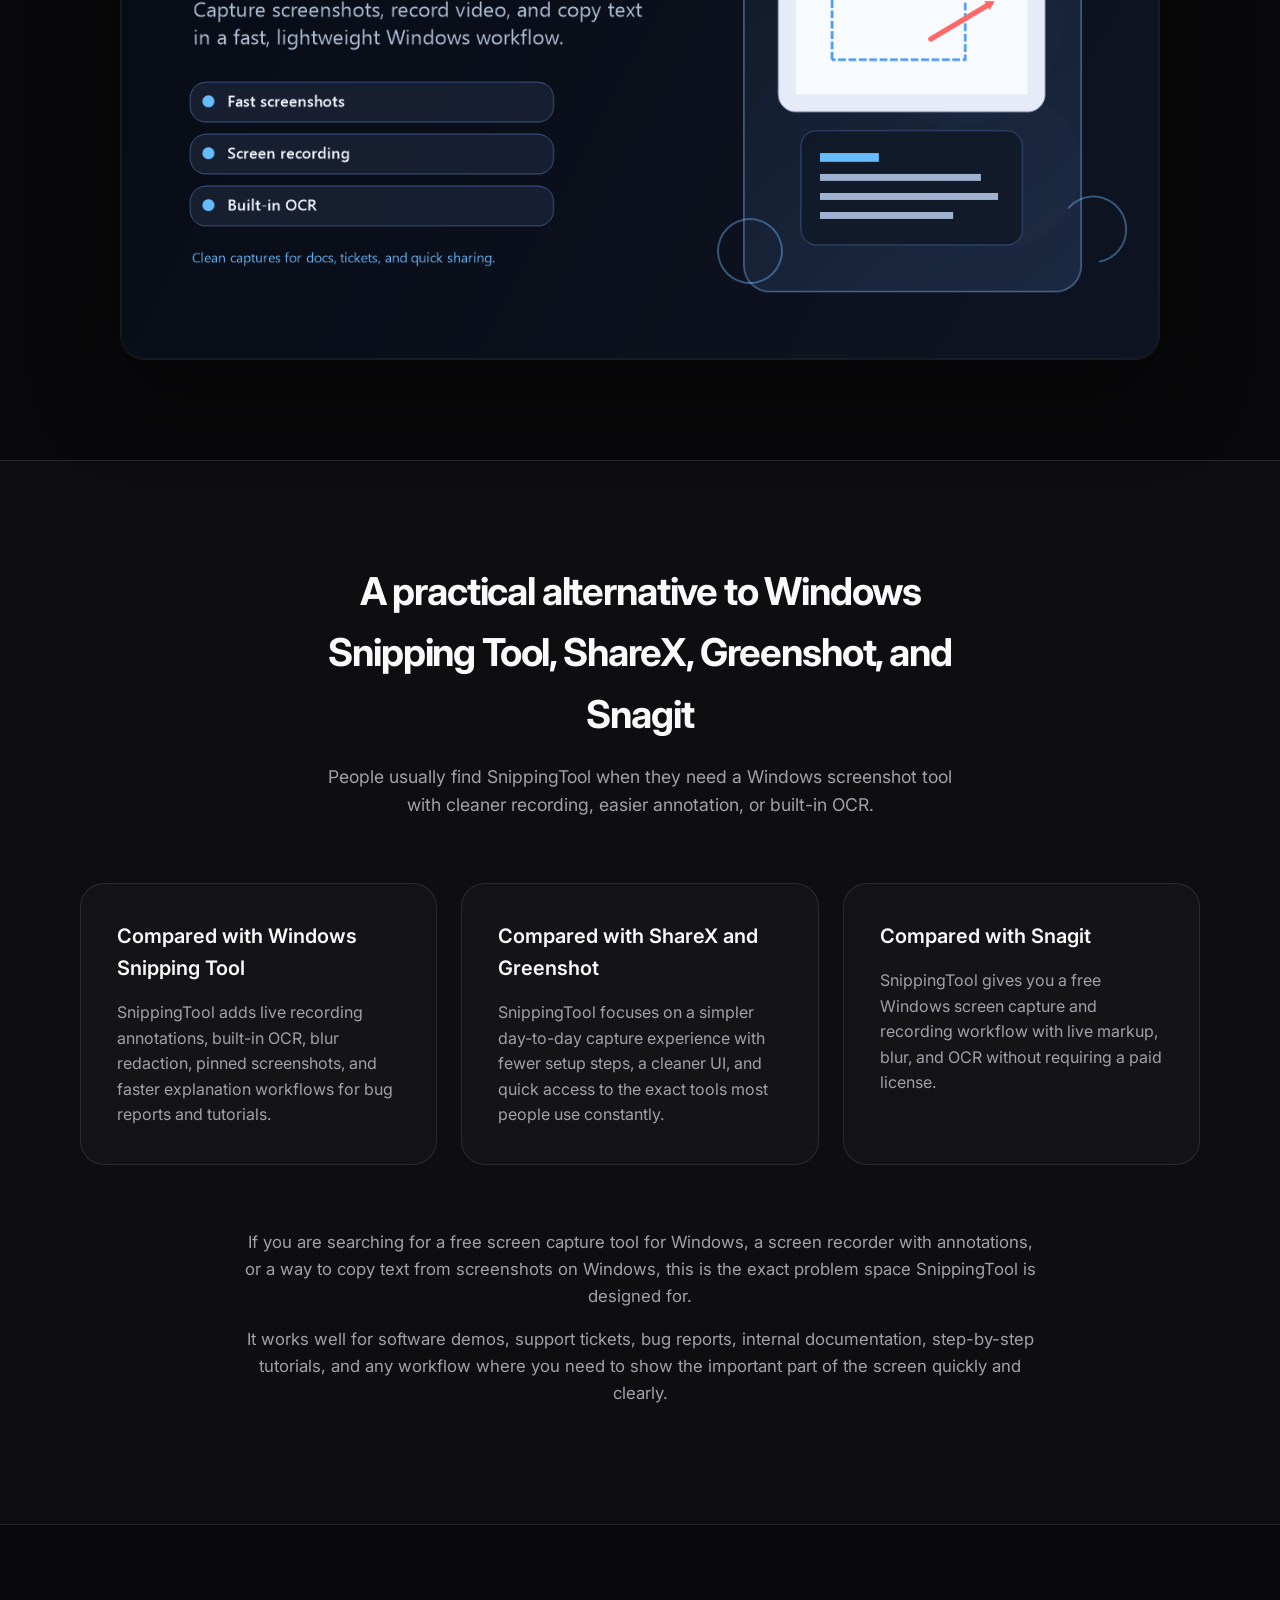
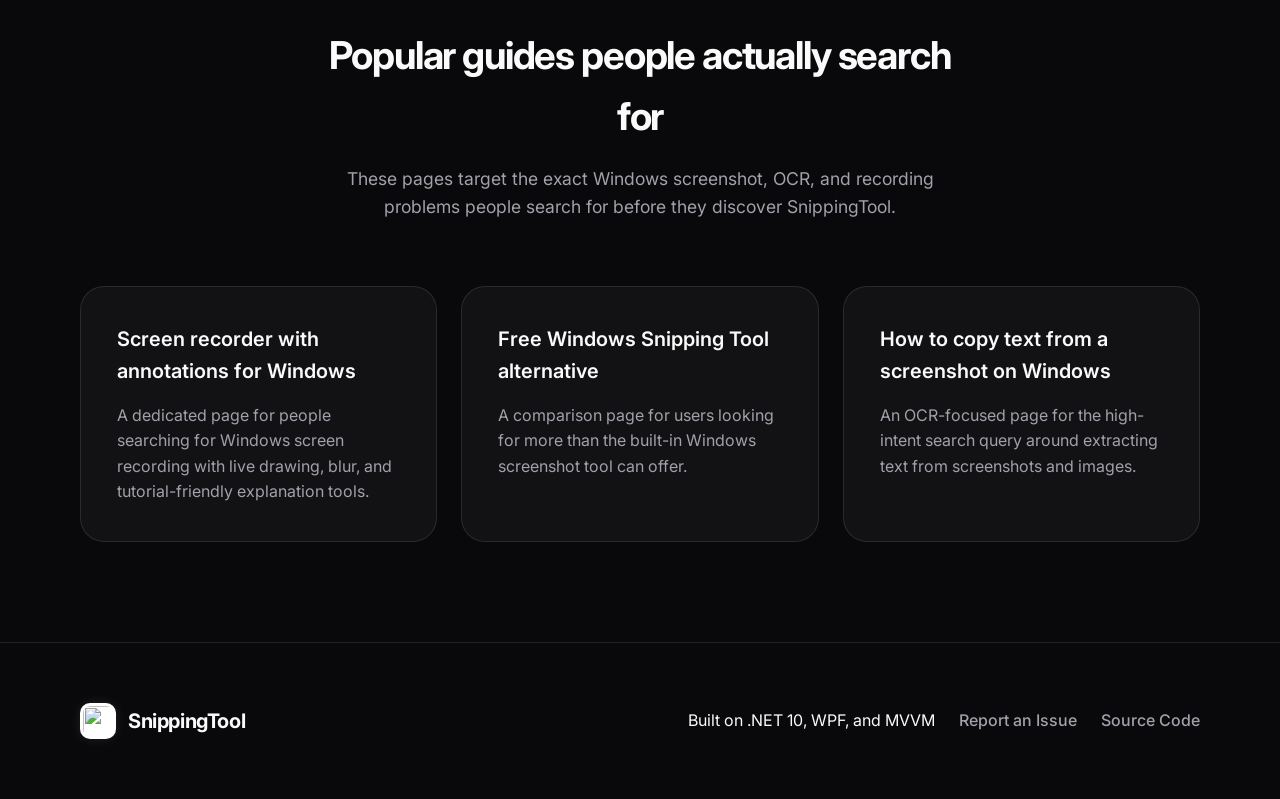
==== commit 1b4def6f: "Update site with dark theme and new feature highlights Redesigns the website with a modern dark them" ====
--- a/website/index.html
+++ b/website/index.html
@@ -4,6 +4,7 @@
     <meta charset="UTF-8">
     <meta name="viewport" content="width=device-width, initial-scale=1.0">
     <title>SnippingTool - Free Screen Capture, OCR, and Screen Recorder for Windows</title>
+    <meta name="google-site-verification" content="JCIyqMnw-rGhSTm6JTGdaDzOQDnhKaqcuhP44x2W6Cc">
     <meta name="description" content="Free screen capture, OCR, and screen recorder for Windows with live annotations, blur redaction, and pinned screenshots. A lightweight Snagit, Greenshot, ShareX, and Windows Snipping Tool alternative.">
     <meta name="robots" content="index, follow">
     <link rel="canonical" href="https://dimitar-radenkov.github.io/SnippingTool/">
@@ -14,11 +15,15 @@
     <meta property="og:description" content="Capture screenshots, record your screen, annotate live, blur sensitive data, and extract text with OCR on Windows.">
     <meta property="og:url" content="https://dimitar-radenkov.github.io/SnippingTool/">
     <meta property="og:site_name" content="SnippingTool">
-    <meta property="og:image" content="https://dimitar-radenkov.github.io/SnippingTool/app-icon.png">
-    <meta name="twitter:card" content="summary">
+    <meta property="og:image" content="https://dimitar-radenkov.github.io/SnippingTool/social-preview.png">
+    <meta property="og:image:width" content="1200">
+    <meta property="og:image:height" content="630">
+    <meta property="og:image:alt" content="SnippingTool social preview showing screen capture, recording, and OCR workflow highlights.">
+    <meta name="twitter:card" content="summary_large_image">
     <meta name="twitter:title" content="SnippingTool - Free Screen Capture, OCR, and Screen Recorder for Windows">
     <meta name="twitter:description" content="A lightweight Windows screenshot and screen recording tool with live annotations, OCR, blur, and pinned screenshots.">
-    <meta name="twitter:image" content="https://dimitar-radenkov.github.io/SnippingTool/app-icon.png">
+    <meta name="twitter:image" content="https://dimitar-radenkov.github.io/SnippingTool/social-preview.png">
+    <meta name="twitter:image:alt" content="SnippingTool social preview showing screen capture, recording, and OCR workflow highlights.">
     <link rel="stylesheet" href="./styles.css">
     <script type="application/ld+json">
         {
@@ -82,7 +87,7 @@
                 Free Screen Capture, OCR, and <span class="gradient-text">Screen Recording</span> for Windows
             </h1>
             <p class="hero-copy">
-                SnippingTool is a lightweight Windows screen capture and screen recorder with live annotations, OCR text extraction, blur redaction, and pinned screenshots. It is built for anyone who wants a faster alternative to Windows Snipping Tool, ShareX, Greenshot, or Snagit.
+                SnippingTool is a lightweight Windows screen capture and screen recorder with live annotations, microphone audio, OCR text extraction, blur redaction, and pinned screenshots. It is built for anyone who wants a faster alternative to Windows Snipping Tool, ShareX, Greenshot, or Snagit.
             </p>
             
             <div class="hero-actions">
@@ -155,6 +160,30 @@
                     <h3 class="feature-title">Pin to Screen</h3>
                     <p class="feature-copy">Working on something complex? Pin a captured screenshot as a floating, always-on-top window for quick reference while you code or type.</p>
                 </article>
+
+                <!-- Feature 5 -->
+                <article class="feature-card">
+                    <div class="feature-icon blue">
+                        <svg class="w-6 h-6" fill="none" stroke="currentColor" viewBox="0 0 24 24"><path stroke-linecap="round" stroke-linejoin="round" stroke-width="2" d="M19 11v-1a7 7 0 00-14 0v1m14 0v.5a5.5 5.5 0 01-11 0V11m11 0a2.5 2.5 0 01-5 0m5 0v3m-5-3v3m-4.5 12a1 1 0 011-1h6a1 1 0 011 1v1h-8v-1z"></path><path stroke-linecap="round" stroke-linejoin="round" stroke-width="2" d="M12 18v3m0 0H9m3 0h3"></path><path stroke-linecap="round" stroke-linejoin="round" stroke-width="2" d="M12 2a3 3 0 00-3 3v7a3 3 0 006 0V5a3 3 0 00-3-3z"></path></svg>
+                    </div>
+                    <h3 class="feature-title">Microphone Audio</h3>
+                    <p class="feature-copy">Explain what you are doing with your voice. SnippingTool captures your microphone alongside the screen and your live annotations to create complete, intuitive video guides.</p>
+                </article>
+
+                <!-- Feature 6 -->
+                <article class="feature-card">
+                    <div class="feature-icon teal">
+                        <svg class="w-6 h-6" fill="none" stroke="currentColor" viewBox="0 0 24 24"><path stroke-linecap="round" stroke-linejoin="round" stroke-width="2" d="M7 16a4 4 0 01-.88-7.903A5 5 0 1115.9 6L16 6a5 5 0 011 9.9M9 19l3 3m0 0l3-3m-3 3V10"></path></svg>
+                    </div>
+                    <h3 class="feature-title">Standard Exports</h3>
+                    <p class="feature-copy">Save your recordings as high-quality MP4 videos or lightweight GIFs that seamlessly embed into pull requests, Jira tickets, Slack messages, and documentation pages.</p>
+                </article>
+            </div>
+
+            <!-- Dashboard Preview -->
+            <div class="video-shell" style="margin: 80px auto 0;">
+                <div class="video-overlay" style="border-radius: 24px;"></div>
+                <img src="./social-preview.png" alt="SnippingTool Interface Showcase" class="video-player" style="border-radius: 24px; display: block; object-fit: cover;">
             </div>
         </div>
     </section>
--- a/website/styles.css
+++ b/website/styles.css
@@ -1,20 +1,22 @@
+@import url('https://fonts.googleapis.com/css2?family=Inter:wght@400;500;600;700&display=swap');
+
 :root {
-    --background: #f3f7fb;
-    --background-accent: #e4eefc;
-    --surface: rgba(255, 255, 255, 0.84);
-    --surface-strong: #ffffff;
-    --text: #132031;
-    --muted: #576579;
-    --line: #d7e1ec;
-    --shadow: 0 24px 60px rgba(19, 32, 49, 0.12);
-    --shadow-soft: 0 12px 30px rgba(19, 32, 49, 0.08);
-    --accent: #0f62fe;
-    --accent-strong: #0a4fd1;
-    --accent-soft: #deebff;
-    --success: #087443;
-    --success-soft: #dcfce7;
-    --error: #b42318;
-    --error-soft: #fee4e2;
+    --background: #09090b;
+    --background-accent: #18181b;
+    --surface: rgba(24, 24, 27, 0.7);
+    --surface-strong: #27272a;
+    --text: #fafafa;
+    --muted: #a1a1aa;
+    --line: rgba(255, 255, 255, 0.1);
+    --shadow: 0 24px 60px rgba(0, 0, 0, 0.4);
+    --shadow-soft: 0 12px 30px rgba(0, 0, 0, 0.2);
+    --accent: #3b82f6;
+    --accent-strong: #60a5fa;
+    --accent-soft: rgba(59, 130, 246, 0.15);
+    --success: #10b981;
+    --success-soft: rgba(16, 185, 129, 0.15);
+    --error: #ef4444;
+    --error-soft: rgba(239, 68, 68, 0.15);
 }
 
 * {
@@ -23,17 +25,19 @@
 
 html {
     scroll-behavior: smooth;
+    color-scheme: dark;
 }
 
 body {
     margin: 0;
     min-height: 100vh;
     color: var(--text);
-    font-family: Bahnschrift, "Aptos", "Segoe UI", sans-serif;
-    background:
-        radial-gradient(circle at top left, rgba(15, 98, 254, 0.12), transparent 28%),
-        radial-gradient(circle at top right, rgba(0, 183, 195, 0.12), transparent 24%),
-        linear-gradient(180deg, var(--background-accent) 0%, var(--background) 20%, #f8fbfe 100%);
+    font-family: 'Inter', system-ui, -apple-system, sans-serif;
+    background: 
+        radial-gradient(circle at 15% 50px, rgba(59, 130, 246, 0.15), transparent 25%),
+        radial-gradient(circle at 85% 30%, rgba(168, 85, 247, 0.15), transparent 25%),
+        var(--background);
+    line-height: 1.6;
 }
 
 a {
@@ -46,7 +50,7 @@
 }
 
 .container {
-    width: min(1120px, calc(100% - 32px));
+    width: min(1120px, calc(100% - 48px));
     margin: 0 auto;
 }
 
@@ -54,10 +58,10 @@
     position: sticky;
     top: 0;
     z-index: 10;
-    border-bottom: 1px solid rgba(215, 225, 236, 0.9);
-    background: rgba(255, 255, 255, 0.78);
-    -webkit-backdrop-filter: blur(16px);
-    backdrop-filter: blur(16px);
+    border-bottom: 1px solid var(--line);
+    background: rgba(9, 9, 11, 0.6);
+    backdrop-filter: blur(24px);
+    -webkit-backdrop-filter: blur(24px);
 }
 
 .nav-inner {
@@ -71,63 +75,62 @@
 .brand {
     display: inline-flex;
     align-items: center;
-    gap: 10px;
+    gap: 12px;
     font-size: 1.25rem;
     font-weight: 700;
-    letter-spacing: -0.03em;
+    letter-spacing: -0.02em;
 }
 
 .brand-logo {
     display: block;
     flex-shrink: 0;
-    width: 32px;
-    height: 32px;
-    border-radius: 8px;
+    width: 36px;
+    height: 36px;
+    border-radius: 10px;
+    background: #ffffff;
+    padding: 3px;
+    box-shadow: 0 0 12px rgba(255, 255, 255, 0.1);
 }
 
 .nav-links {
     display: flex;
     align-items: center;
-    gap: 18px;
+    gap: 24px;
 }
 
 .nav-link {
     color: var(--muted);
-    font-weight: 600;
+    font-weight: 500;
+    font-size: 0.95rem;
     transition: color 0.2s ease;
 }
 
 .nav-link:hover,
 .nav-link:focus-visible {
-    color: var(--accent);
+    color: var(--text);
 }
 
 .github-link {
     display: inline-flex;
     align-items: center;
     justify-content: center;
-    width: 44px;
-    height: 44px;
+    width: 40px;
+    height: 40px;
     border: 1px solid var(--line);
     border-radius: 999px;
-    background: rgba(255, 255, 255, 0.92);
-    box-shadow: var(--shadow-soft);
-    color: var(--muted);
-    transition:
-        transform 0.2s ease,
-        color 0.2s ease,
-        border-color 0.2s ease;
-}
-
-.github-link:hover,
-.github-link:focus-visible {
-    transform: translateY(-1px);
+    background: var(--surface);
     color: var(--text);
-    border-color: rgba(15, 98, 254, 0.35);
+    transition: all 0.3s ease;
+}
+
+.github-link:hover {
+    background: var(--surface-strong);
+    transform: translateY(-2px);
+    box-shadow: 0 8px 24px rgba(0,0,0,0.4);
 }
 
 .hero {
-    padding: 84px 0 72px;
+    padding: 100px 0 80px;
 }
 
 .hero-panel {
@@ -138,36 +141,37 @@
     display: inline-flex;
     align-items: center;
     gap: 8px;
-    padding: 10px 14px;
-    border: 1px solid rgba(15, 98, 254, 0.18);
+    padding: 8px 16px;
+    border: 1px solid rgba(255,255,255,0.1);
     border-radius: 999px;
-    background: rgba(255, 255, 255, 0.74);
-    color: var(--muted);
-    font-size: 0.95rem;
-    font-weight: 600;
+    background: rgba(255,255,255,0.03);
+    color: var(--muted);
+    font-size: 0.9rem;
+    font-weight: 500;
+    backdrop-filter: blur(10px);
 }
 
 .hero-title {
-    margin: 22px auto 20px;
-    max-width: 860px;
-    font-size: clamp(3rem, 5vw, 5rem);
-    line-height: 0.95;
-    letter-spacing: -0.06em;
+    margin: 24px auto;
+    max-width: 900px;
+    font-size: clamp(3rem, 6vw, 4.5rem);
+    line-height: 1.1;
+    letter-spacing: -0.04em;
+    font-weight: 700;
 }
 
 .gradient-text {
-    background: linear-gradient(120deg, #0f62fe 0%, #0aa6c2 100%);
+    background: linear-gradient(135deg, #3b82f6 0%, #a855f7 100%);
     -webkit-background-clip: text;
     background-clip: text;
     color: transparent;
 }
 
 .hero-copy {
-    margin: 0 auto 32px;
-    max-width: 760px;
-    color: var(--muted);
-    font-size: clamp(1.1rem, 2vw, 1.3rem);
-    line-height: 1.7;
+    margin: 0 auto 40px;
+    max-width: 700px;
+    color: var(--muted);
+    font-size: clamp(1.1rem, 2vw, 1.25rem);
 }
 
 .hero-actions {
@@ -176,32 +180,31 @@
     justify-content: center;
     align-items: stretch;
     gap: 16px;
-    margin-bottom: 12px;
+    margin-bottom: 24px;
 }
 
 .primary-button {
     display: inline-flex;
     align-items: center;
     justify-content: center;
-    gap: 12px;
-    min-height: 62px;
-    padding: 0 28px;
-    border-radius: 18px;
-    background: linear-gradient(135deg, var(--accent) 0%, #2f83ff 100%);
-    color: #ffffff;
-    font-weight: 700;
-    box-shadow: 0 18px 32px rgba(15, 98, 254, 0.24);
-    transition:
-        transform 0.2s ease,
-        box-shadow 0.2s ease,
-        background 0.2s ease;
-}
-
-.primary-button:hover,
-.primary-button:focus-visible {
+    min-height: 56px;
+    padding: 0 32px;
+    border-radius: 999px;
+    background: var(--text);
+    color: var(--background);
+    font-weight: 600;
+    font-size: 1.05rem;
+    transition: all 0.3s ease;
+}
+
+.primary-button:hover {
     transform: translateY(-2px);
-    box-shadow: 0 22px 38px rgba(15, 98, 254, 0.28);
-    background: linear-gradient(135deg, var(--accent-strong) 0%, #226fe3 100%);
+    box-shadow: 0 12px 32px rgba(255,255,255,0.15);
+    background: #e4e4e7;
+}
+
+.primary-button svg {
+    margin-right: 12px;
 }
 
 .command-button {
@@ -210,116 +213,90 @@
     align-items: center;
     justify-content: space-between;
     gap: 18px;
-    min-height: 62px;
-    max-width: 100%;
-    padding: 0 20px;
+    min-height: 56px;
+    padding: 0 24px;
     border: 1px solid var(--line);
-    border-radius: 18px;
-    background: rgba(255, 255, 255, 0.9);
+    border-radius: 999px;
+    background: var(--surface);
     color: var(--text);
     cursor: pointer;
-    box-shadow:
-        inset 0 1px 0 rgba(255, 255, 255, 0.8),
-        var(--shadow-soft);
-    transition:
-        transform 0.2s ease,
-        border-color 0.2s ease,
-        box-shadow 0.2s ease;
-}
-
-.command-button:hover,
-.command-button:focus-visible {
+    transition: all 0.3s ease;
+    backdrop-filter: blur(10px);
+}
+
+.command-button:hover {
+    border-color: rgba(255,255,255,0.2);
+    background: var(--surface-strong);
     transform: translateY(-2px);
-    border-color: rgba(15, 98, 254, 0.35);
-    box-shadow:
-        inset 0 1px 0 rgba(255, 255, 255, 0.8),
-        0 18px 34px rgba(19, 32, 49, 0.12);
-}
-
-.command-button:disabled {
-    cursor: progress;
-    opacity: 0.86;
 }
 
 .command-content {
     display: flex;
     align-items: center;
     gap: 12px;
-    min-width: 0;
 }
 
 .command-text {
-    min-width: 0;
-    overflow-wrap: anywhere;
-    text-align: left;
-    color: #29384a;
-    font-family: Consolas, "Cascadia Code", monospace;
-    font-size: 0.95rem;
+    font-family: 'JetBrains Mono', Consolas, monospace;
+    font-size: 0.9rem;
+    color: #e4e4e7;
 }
 
 .command-prefix {
-    color: #7b8794;
+    color: var(--muted);
 }
 
 .command-icon {
-    flex-shrink: 0;
-    color: #6f7a88;
+    color: var(--muted);
 }
 
 .command-tooltip {
     position: absolute;
-    top: -42px;
+    top: -46px;
     left: 50%;
-    transform: translateX(-50%);
-    padding: 6px 10px;
-    border-radius: 999px;
-    background: #132031;
-    color: #ffffff;
-    font-size: 0.78rem;
+    transform: translateX(-50%) scale(0.95);
+    padding: 8px 14px;
+    border-radius: 8px;
+    background: var(--text);
+    color: var(--background);
+    font-size: 0.8rem;
     font-weight: 600;
-    white-space: nowrap;
     opacity: 0;
     pointer-events: none;
-    transition: opacity 0.2s ease;
-}
-
-.command-button:hover .command-tooltip,
-.command-button:focus-visible .command-tooltip {
+    transition: all 0.2s cubic-bezier(0.16, 1, 0.3, 1);
+}
+
+.command-button:hover .command-tooltip {
     opacity: 1;
+    transform: translateX(-50%) scale(1);
 }
 
 .copy-status {
     min-height: 24px;
-    margin: 0 0 48px;
-    color: var(--muted);
-    font-size: 0.95rem;
-    font-weight: 600;
-}
-
-.copy-status.is-success {
-    color: var(--success);
-}
-
-.copy-status.is-error {
-    color: var(--error);
-}
+    margin: 0;
+    color: var(--muted);
+    font-size: 0.9rem;
+}
+.copy-status.is-success { color: var(--success); }
+.copy-status.is-error { color: var(--error); }
 
 .video-shell {
     position: relative;
     overflow: hidden;
     max-width: 1040px;
-    margin: 0 auto;
-    border: 1px solid rgba(215, 225, 236, 0.9);
-    border-radius: 28px;
-    background: var(--surface-strong);
-    box-shadow: var(--shadow);
+    margin: 60px auto 0;
+    border: 1px solid var(--line);
+    border-radius: 24px;
+    background: #000;
+    box-shadow: 0 32px 80px rgba(0,0,0,0.5);
 }
 
 .video-overlay {
     position: absolute;
     inset: 0;
     pointer-events: none;
-    background: linear-gradient(180deg, transparent 0%, rgba(19, 32, 49, 0.1) 100%);
+    box-shadow: inset 0 0 0 1px rgba(255,255,255,0.05);
+    border-radius: 24px;
 }
 
 .video-player {
@@ -329,349 +306,202 @@
 }
 
 .section {
-    padding: 84px 0;
-    border-top: 1px solid rgba(215, 225, 236, 0.9);
-    background: rgba(255, 255, 255, 0.72);
+    padding: 100px 0;
+    border-top: 1px solid var(--line);
 }
 
 .section-alt {
-    background: linear-gradient(180deg, rgba(230, 240, 252, 0.58) 0%, rgba(255, 255, 255, 0.86) 100%);
+    background: rgba(255,255,255,0.02);
 }
 
 .section-header {
-    max-width: 680px;
-    margin: 0 auto 48px;
+    max-width: 640px;
+    margin: 0 auto 64px;
     text-align: center;
 }
 
 .section-title {
-    margin: 0 0 14px;
-    font-size: clamp(2rem, 3vw, 2.8rem);
-    letter-spacing: -0.04em;
+    margin: 0 0 16px;
+    font-size: clamp(2rem, 3vw, 2.5rem);
+    letter-spacing: -0.03em;
 }
 
 .section-copy {
-    margin: 0;
     color: var(--muted);
     font-size: 1.1rem;
 }
 
-.feature-grid {
-    display: grid;
-    grid-template-columns: repeat(2, minmax(0, 1fr));
-    gap: 24px;
-}
-
-.comparison-grid {
+/* Base grid for everything */
+.comparison-grid, .resource-grid {
     display: grid;
     grid-template-columns: repeat(3, minmax(0, 1fr));
     gap: 24px;
-    margin-bottom: 28px;
-}
-
-.resource-grid {
+}
+
+/* Modern Bento Grid for Features */
+.feature-grid {
     display: grid;
     grid-template-columns: repeat(3, minmax(0, 1fr));
+    grid-auto-rows: minmax(280px, auto);
     gap: 24px;
 }
 
-.resource-card {
-    display: block;
-    padding: 28px;
-    border: 1px solid rgba(215, 225, 236, 0.92);
+/* Make features beautiful cards */
+.feature-card, .comparison-card, .resource-card, .content-card {
+    padding: 36px;
+    border: 1px solid var(--line);
     border-radius: 24px;
-    background: rgba(255, 255, 255, 0.96);
-    box-shadow: var(--shadow-soft);
-    transition:
-        transform 0.2s ease,
-        border-color 0.2s ease,
-        box-shadow 0.2s ease;
-}
-
-.resource-card:hover,
-.resource-card:focus-visible {
-    transform: translateY(-2px);
-    border-color: rgba(15, 98, 254, 0.26);
-    box-shadow: 0 18px 34px rgba(19, 32, 49, 0.12);
-}
-
-.resource-title {
-    margin: 0 0 12px;
-    font-size: 1.2rem;
-    letter-spacing: -0.03em;
-}
-
-.resource-copy {
-    margin: 0;
-    color: var(--muted);
-    line-height: 1.7;
-}
-
-.comparison-card {
-    padding: 28px;
-    border: 1px solid rgba(215, 225, 236, 0.92);
-    border-radius: 24px;
-    background: rgba(255, 255, 255, 0.96);
-    box-shadow: var(--shadow-soft);
-}
-
-.comparison-title {
-    margin: 0 0 12px;
-    font-size: 1.2rem;
-    letter-spacing: -0.03em;
-}
-
-.comparison-copy {
-    margin: 0;
-    color: var(--muted);
-    line-height: 1.7;
-}
-
-.seo-copy-block {
-    max-width: 920px;
-    margin: 0 auto;
-    color: var(--muted);
-    font-size: 1.05rem;
-    line-height: 1.8;
-}
-
-.seo-copy-block p {
-    margin: 0 0 16px;
-}
-
-.seo-copy-block p:last-child {
-    margin-bottom: 0;
-}
-
-.article-hero {
-    padding-bottom: 40px;
-}
-
-.article-title {
-    max-width: 900px;
-}
-
-.secondary-link {
+    background: var(--surface);
+    backdrop-filter: blur(12px);
+    transition: all 0.3s ease;
+    display: flex;
+    flex-direction: column;
+}
+
+.feature-card:hover, .resource-card:hover {
+    border-color: rgba(255,255,255,0.2);
+    background: rgba(255,255,255,0.05);
+    transform: translateY(-4px);
+    box-shadow: 0 20px 40px rgba(0,0,0,0.3);
+}
+
+/* Specific Bento alignments for 6 features */
+.feature-card:nth-child(1) { grid-column: span 2; }
+.feature-card:nth-child(2) { grid-column: span 1; }
+.feature-card:nth-child(3) { grid-column: span 1; }
+.feature-card:nth-child(4) { grid-column: span 2; }
+.feature-card:nth-child(5) { grid-column: span 2; }
+.feature-card:nth-child(6) { grid-column: span 1; }
+
+.feature-icon {
     display: inline-flex;
     align-items: center;
     justify-content: center;
-    min-height: 62px;
-    padding: 0 24px;
-    border: 1px solid rgba(215, 225, 236, 0.96);
-    border-radius: 18px;
-    background: rgba(255, 255, 255, 0.88);
-    color: var(--text);
-    font-weight: 700;
-    box-shadow: var(--shadow-soft);
-    transition:
-        transform 0.2s ease,
-        border-color 0.2s ease,
-        box-shadow 0.2s ease;
-}
-
-.secondary-link:hover,
-.secondary-link:focus-visible {
-    transform: translateY(-2px);
-    border-color: rgba(15, 98, 254, 0.26);
-    box-shadow: 0 18px 34px rgba(19, 32, 49, 0.12);
-}
-
-.content-shell {
-    max-width: 920px;
-    margin: 0 auto;
-}
-
-.content-card {
-    padding: 36px;
-    border: 1px solid rgba(215, 225, 236, 0.92);
-    border-radius: 28px;
-    background: rgba(255, 255, 255, 0.96);
-    box-shadow: var(--shadow-soft);
-}
-
-.content-card h2,
-.content-card h3 {
-    margin: 0 0 14px;
-    letter-spacing: -0.03em;
-}
-
-.content-card h2 + p,
-.content-card h2 + ul,
-.content-card h2 + ol,
-.content-card h3 + p {
-    margin-top: 0;
-}
-
-.content-card p,
-.content-card li {
-    color: var(--muted);
-    line-height: 1.8;
-}
-
-.content-card p {
-    margin: 0 0 18px;
-}
-
-.content-card ul,
-.content-card ol {
-    margin: 0 0 24px;
-    padding-left: 22px;
-}
-
-.content-card li + li {
-    margin-top: 10px;
-}
-
-.cta-panel {
-    margin-top: 28px;
-    padding: 28px;
-    border-radius: 24px;
-    background: linear-gradient(135deg, rgba(15, 98, 254, 0.1) 0%, rgba(10, 166, 194, 0.08) 100%);
-}
-
-.cta-panel h3 {
-    margin: 0 0 10px;
-}
-
-.cta-panel p {
-    margin: 0 0 18px;
-}
-
-.compact-actions {
-    justify-content: flex-start;
-    margin-bottom: 0;
-}
-
-.related-links-block {
-    margin-top: 32px;
-}
-
-.related-heading {
-    margin: 0 0 20px;
-    text-align: center;
-    letter-spacing: -0.03em;
-}
-
-.compact-grid {
-    grid-template-columns: repeat(2, minmax(0, 1fr));
-}
-
-.feature-card {
-    padding: 32px;
-    border: 1px solid rgba(215, 225, 236, 0.92);
-    border-radius: 24px;
-    background: rgba(255, 255, 255, 0.92);
-    box-shadow: var(--shadow-soft);
-}
-
-.feature-icon {
-    display: inline-flex;
-    align-items: center;
-    justify-content: center;
-    width: 52px;
-    height: 52px;
+    width: 56px;
+    height: 56px;
     border-radius: 16px;
-    margin-bottom: 22px;
-}
-
-.feature-icon.blue {
-    background: #dce9ff;
-    color: #0f62fe;
-}
-
-.feature-icon.teal {
-    background: #daf5f8;
-    color: #0b90a5;
-}
-
-.feature-icon.green {
-    background: #dcfce7;
-    color: #087443;
-}
-
-.feature-icon.orange {
-    background: #ffead5;
-    color: #c2410c;
-}
+    margin-bottom: 24px;
+    border: 1px solid rgba(255,255,255,0.05);
+}
+
+.feature-icon.blue { background: rgba(59, 130, 246, 0.15); color: #60a5fa; }
+.feature-icon.teal { background: rgba(20, 184, 166, 0.15); color: #2dd4bf; }
+.feature-icon.green { background: rgba(16, 185, 129, 0.15); color: #34d399; }
+.feature-icon.orange { background: rgba(249, 115, 22, 0.15); color: #fb923c; }
 
 .feature-title {
     margin: 0 0 12px;
-    font-size: 1.35rem;
-    letter-spacing: -0.03em;
+    font-size: 1.4rem;
+    letter-spacing: -0.02em;
+    font-weight: 600;
 }
 
 .feature-copy {
     margin: 0;
     color: var(--muted);
-    line-height: 1.7;
+    font-size: 1rem;
+    flex-grow: 1;
+}
+
+.comparison-title, .resource-title {
+    font-size: 1.25rem;
+    margin: 0 0 16px;
+    font-weight: 600;
+}
+
+.comparison-copy, .resource-copy {
+    color: var(--muted);
+    margin: 0;
+}
+
+.seo-copy-block {
+    max-width: 800px;
+    margin: 64px auto 0;
+    color: var(--muted);
+    font-size: 1.05rem;
+    text-align: center;
+}
+
+.content-shell {
+    max-width: 840px;
+    margin: 0 auto;
+}
+
+.content-card h2 { margin: 0 0 20px; font-size: 1.8rem; }
+.content-card h3 { margin: 32px 0 16px; font-size: 1.4rem; }
+.content-card p, .content-card li { margin-bottom: 16px; color: var(--muted); font-size: 1.05rem; }
+.content-card ul { margin-bottom: 24px; padding-left: 20px; }
+.content-card li { margin-bottom: 8px; }
+
+.cta-panel {
+    margin-top: 40px;
+    padding: 40px;
+    border-radius: 24px;
+    background: linear-gradient(135deg, rgba(59, 130, 246, 0.1) 0%, rgba(168, 85, 247, 0.1) 100%);
+    border: 1px solid rgba(255,255,255,0.05);
+}
+
+.cta-panel h3 { margin: 0 0 12px; }
+
+.compact-actions { margin-bottom: 0; justify-content: flex-start; }
+
+.secondary-link {
+    display: inline-flex;
+    align-items: center;
+    justify-content: center;
+    min-height: 56px;
+    padding: 0 28px;
+    border: 1px solid var(--line);
+    border-radius: 999px;
+    background: var(--surface);
+    color: var(--text);
+    font-weight: 600;
+    transition: all 0.3s ease;
+}
+
+.secondary-link:hover {
+    background: var(--surface-strong);
+    border-color: rgba(255,255,255,0.2);
 }
 
 .footer {
-    padding: 40px 0;
-    background: #132031;
-    color: #f3f7fb;
+    padding: 60px 0;
+    border-top: 1px solid var(--line);
+    background: var(--background);
 }
 
 .footer-inner {
     display: flex;
-    align-items: center;
     justify-content: space-between;
-    gap: 20px;
-    flex-wrap: wrap;
+    align-items: center;
 }
 
 .footer-links {
     display: flex;
-    flex-wrap: wrap;
-    gap: 16px 24px;
-    justify-content: center;
-    color: #c8d3e0;
-    font-size: 0.95rem;
-}
-
-.footer-links a {
-    transition: color 0.2s ease;
-}
-
-.footer-links a:hover,
-.footer-links a:focus-visible {
-    color: #ffffff;
-}
-
+    gap: 24px;
+}
+
+.footer-links a { color: var(--muted); font-weight: 500; transition: color 0.2s; }
+.footer-links a:hover { color: var(--text); }
+
+/* Responsive adjustments */
 @media (max-width: 900px) {
-    .feature-grid,
-    .comparison-grid,
-    .resource-grid,
-    .compact-grid {
+    .feature-grid, .comparison-grid, .resource-grid {
+        grid-template-columns: repeat(2, minmax(0, 1fr));
+    }
+    .feature-card:nth-child(1) { grid-column: span 2; }
+    .feature-card:nth-child(2) { grid-column: span 1; }
+    .feature-card:nth-child(3) { grid-column: span 1; }
+    .feature-card:nth-child(4) { grid-column: span 2; }
+    .feature-card:nth-child(5) { grid-column: span 2; }
+    .feature-card:nth-child(6) { grid-column: span 2; }
+}
+
+@media (max-width: 640px) {
+    .hero-title { font-size: 2.5rem; }
+    .feature-grid, .comparison-grid, .resource-grid {
         grid-template-columns: 1fr;
     }
-}
-
-@media (max-width: 720px) {
-    .hero {
-        padding-top: 56px;
-    }
-
-    .nav-link {
-        display: none;
-    }
-
-    .command-button,
-    .primary-button,
-    .secondary-link {
-        width: 100%;
-    }
-
-    .content-card {
-        padding: 28px;
-    }
-
-    .copy-status {
-        margin-bottom: 36px;
-    }
-
-    .footer-inner {
-        justify-content: center;
-        text-align: center;
-    }
-}+    .feature-card:nth-child(n) { grid-column: span 1; }
+    .footer-inner { flex-direction: column; gap: 24px; }
+}
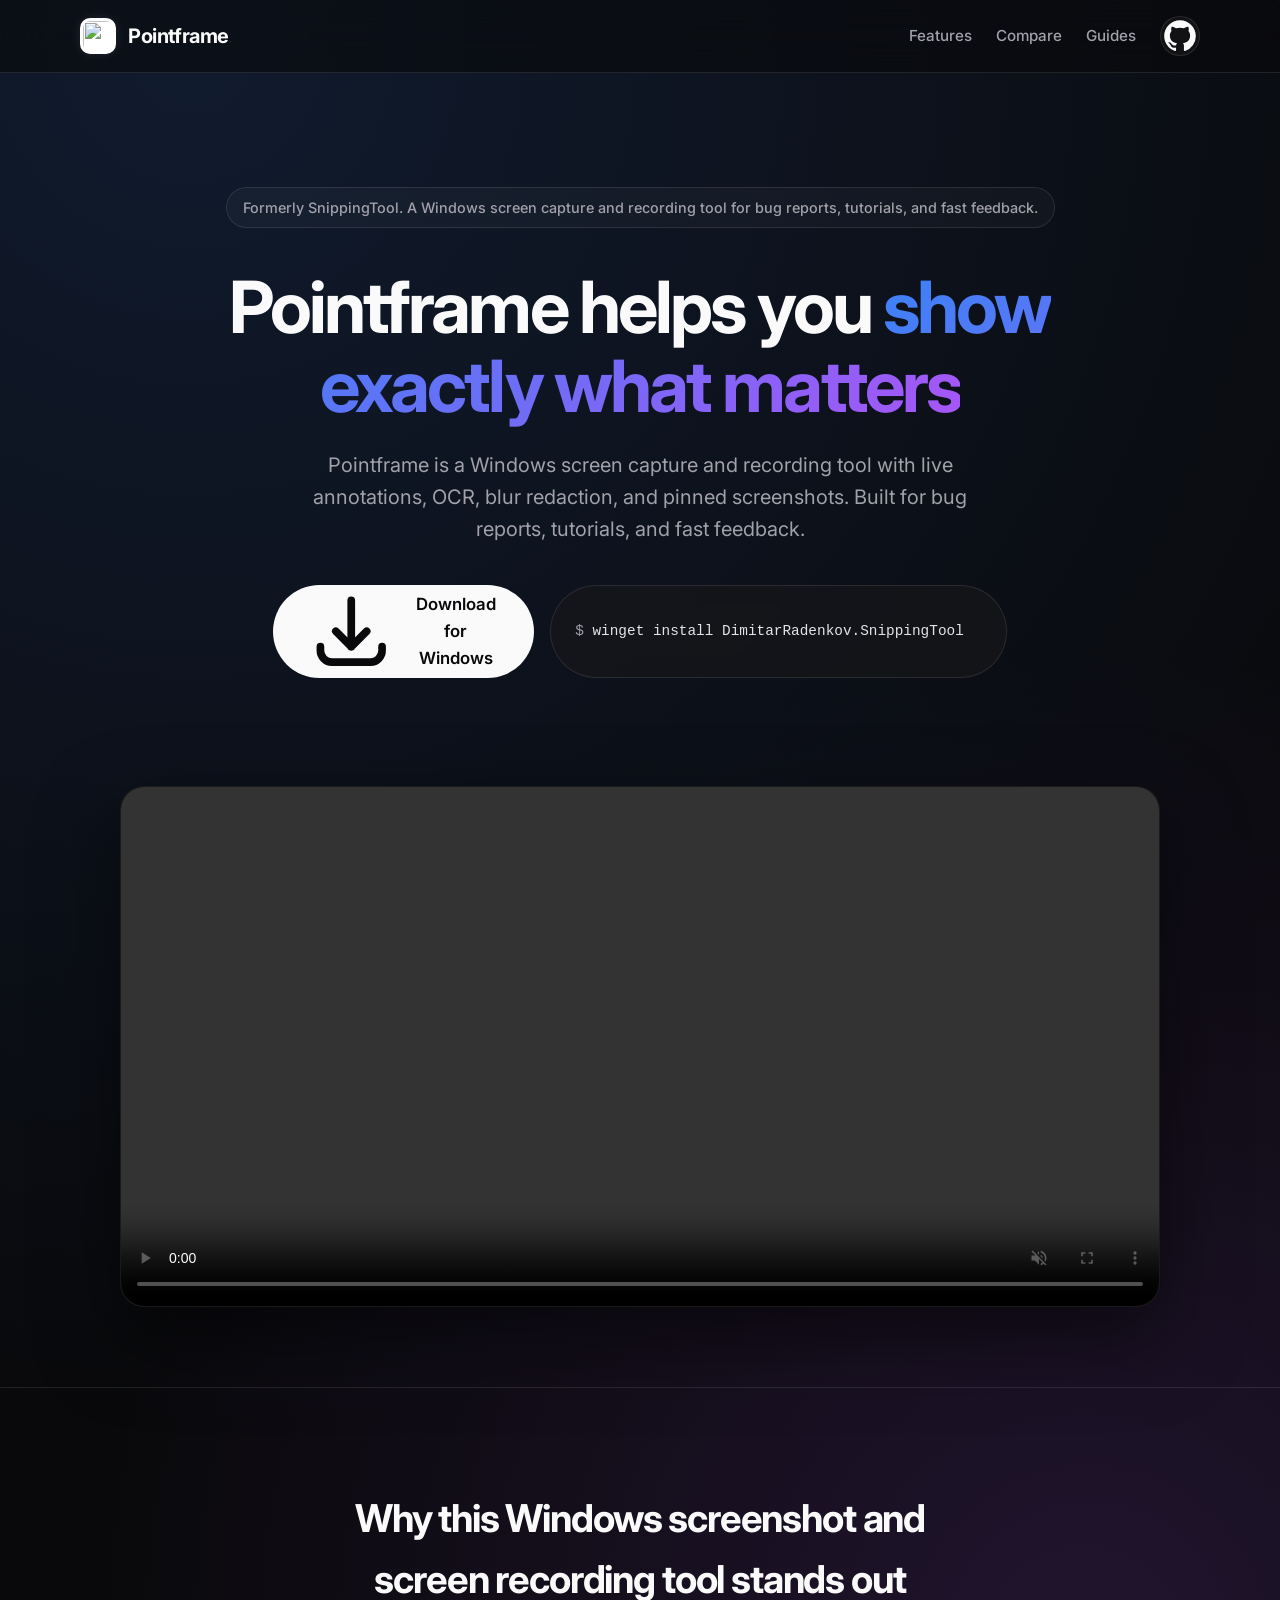
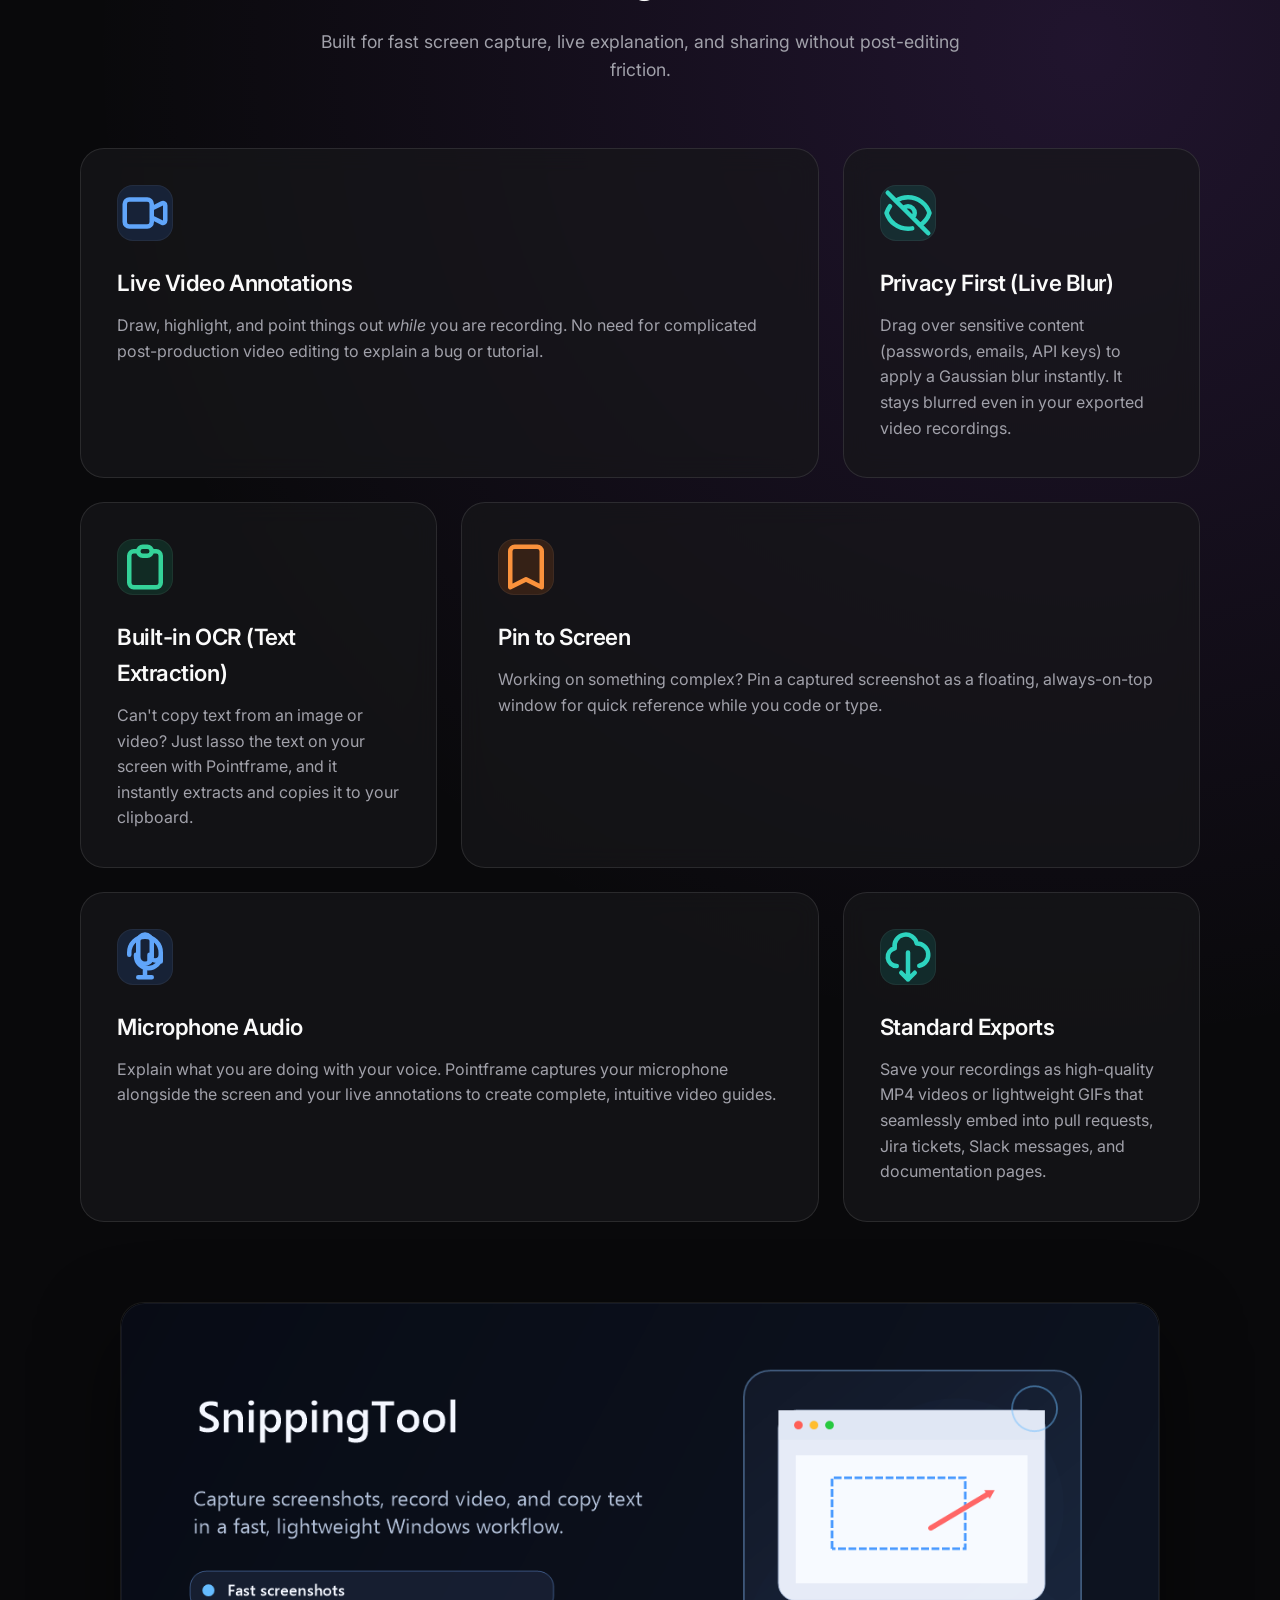
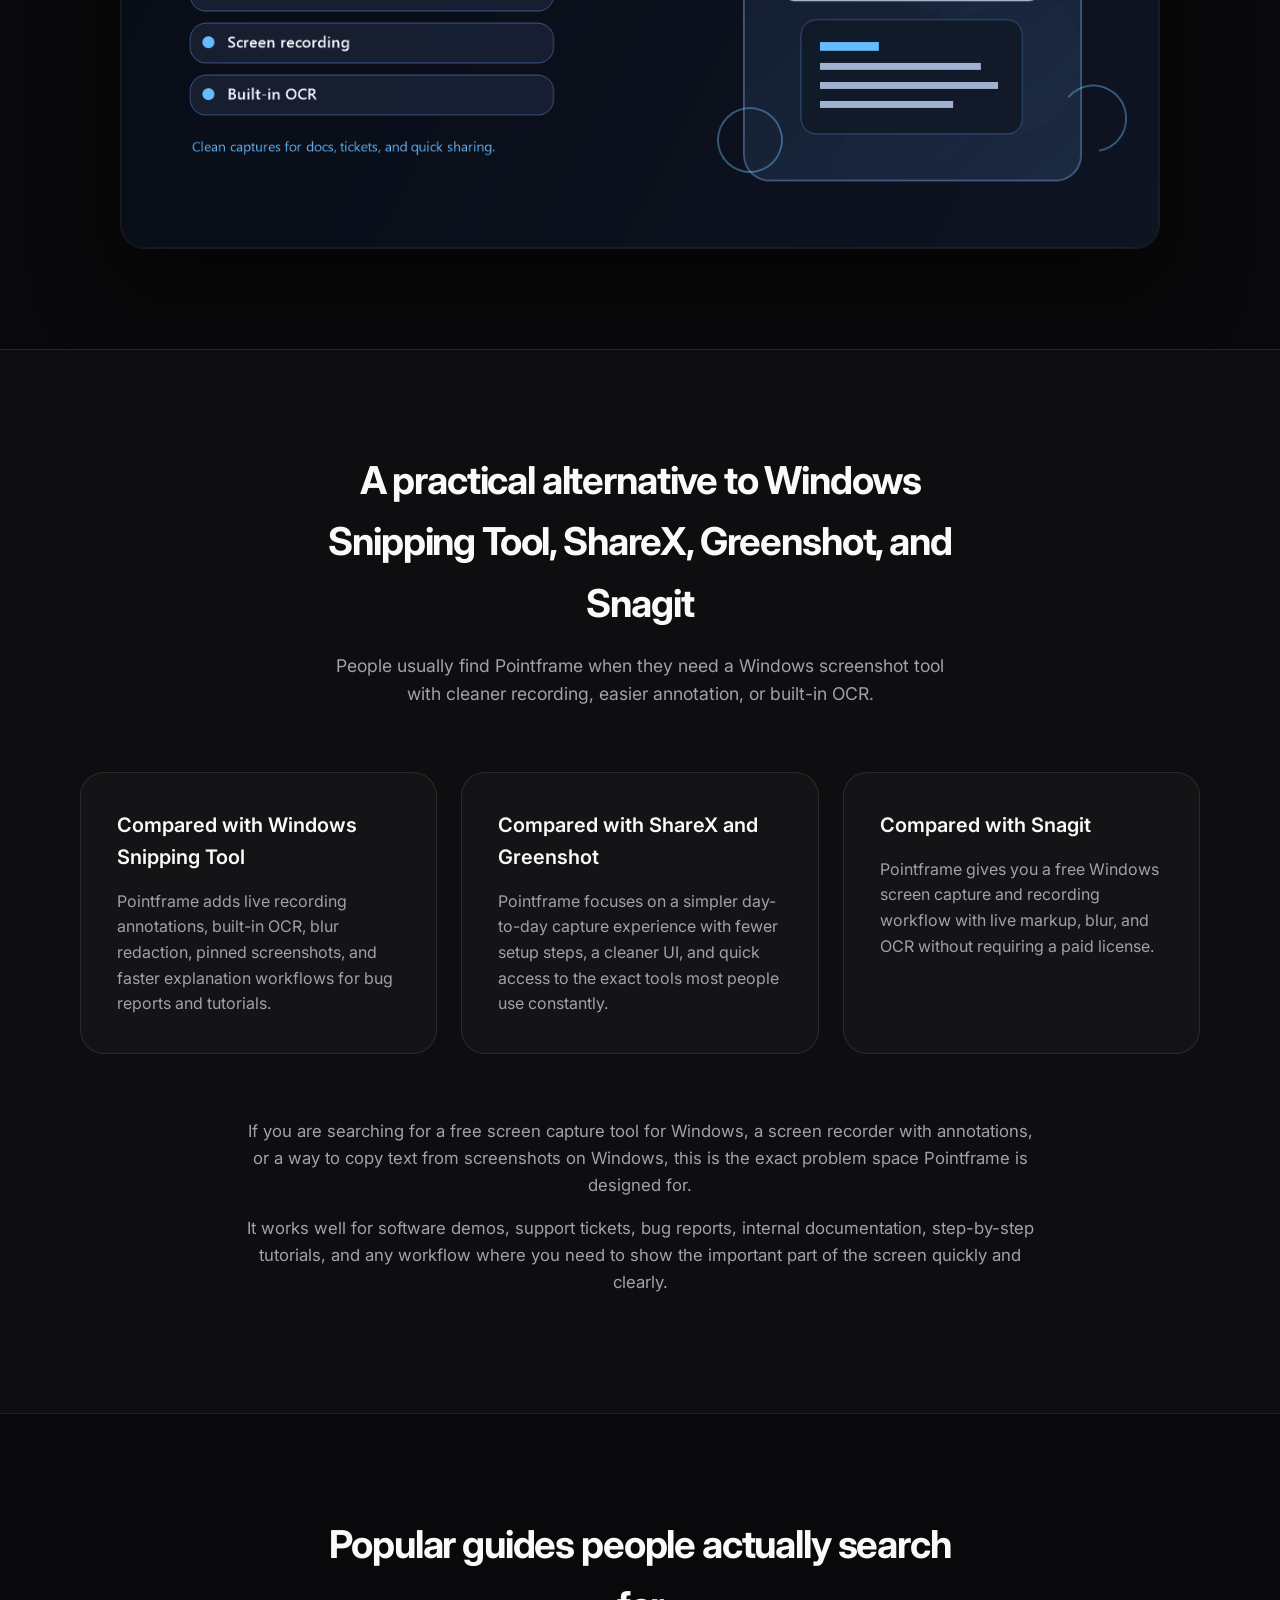
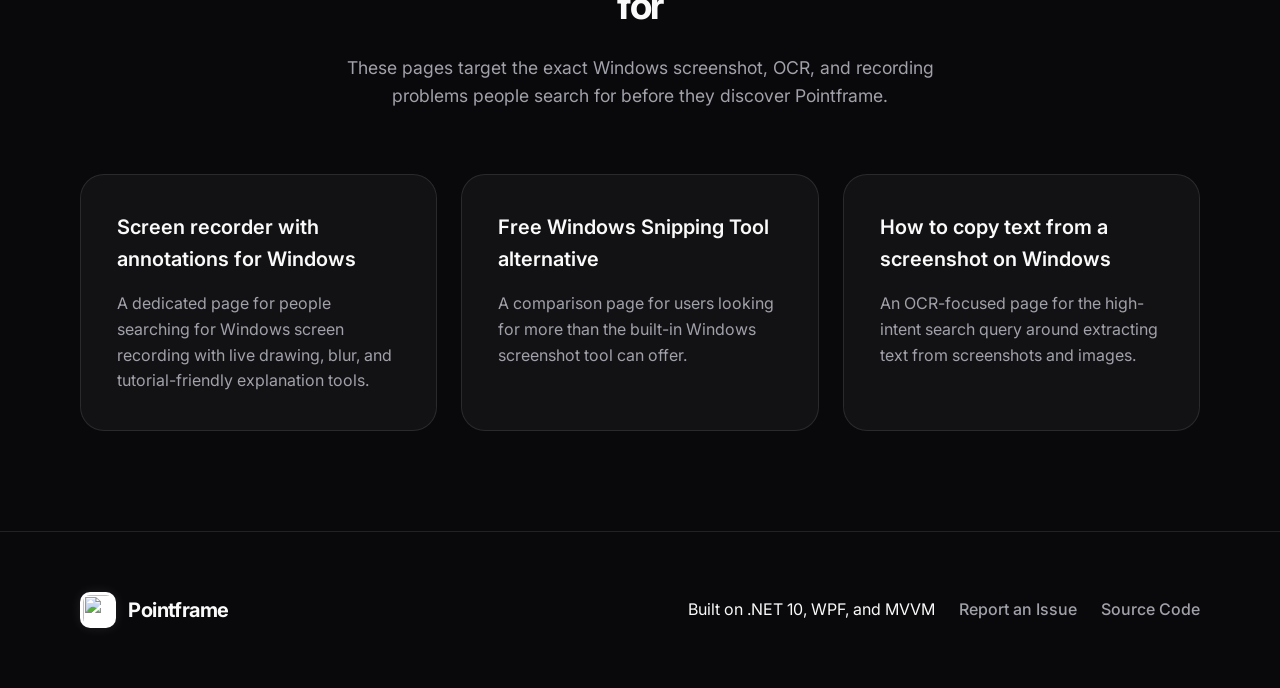
==== commit 2d25a04e: "transition to pointframe" ====
--- a/website/index.html
+++ b/website/index.html
@@ -3,37 +3,37 @@
 <head>
     <meta charset="UTF-8">
     <meta name="viewport" content="width=device-width, initial-scale=1.0">
-    <title>SnippingTool - Free Screen Capture, OCR, and Screen Recorder for Windows</title>
+    <title>Pointframe - Screen Capture and Recording for Windows</title>
     <meta name="google-site-verification" content="JCIyqMnw-rGhSTm6JTGdaDzOQDnhKaqcuhP44x2W6Cc">
-    <meta name="description" content="Free screen capture, OCR, and screen recorder for Windows with live annotations, blur redaction, and pinned screenshots. A lightweight Snagit, Greenshot, ShareX, and Windows Snipping Tool alternative.">
+    <meta name="description" content="Pointframe is a Windows screen capture and recording tool with live annotations, blur redaction, OCR, and pinned screenshots. Formerly SnippingTool.">
     <meta name="robots" content="index, follow">
     <link rel="canonical" href="https://dimitar-radenkov.github.io/SnippingTool/">
     <link rel="icon" href="./favicon.ico" sizes="any">
     <link rel="apple-touch-icon" href="./app-icon.png">
     <meta property="og:type" content="website">
-    <meta property="og:title" content="SnippingTool - Free Screen Capture, OCR, and Screen Recorder for Windows">
-    <meta property="og:description" content="Capture screenshots, record your screen, annotate live, blur sensitive data, and extract text with OCR on Windows.">
+    <meta property="og:title" content="Pointframe - Screen Capture and Recording for Windows">
+    <meta property="og:description" content="Capture screenshots, record your screen, annotate live, blur sensitive data, and extract text with OCR on Windows. Formerly SnippingTool.">
     <meta property="og:url" content="https://dimitar-radenkov.github.io/SnippingTool/">
-    <meta property="og:site_name" content="SnippingTool">
+    <meta property="og:site_name" content="Pointframe">
     <meta property="og:image" content="https://dimitar-radenkov.github.io/SnippingTool/social-preview.png">
     <meta property="og:image:width" content="1200">
     <meta property="og:image:height" content="630">
-    <meta property="og:image:alt" content="SnippingTool social preview showing screen capture, recording, and OCR workflow highlights.">
+    <meta property="og:image:alt" content="Pointframe social preview showing screen capture, recording, and OCR workflow highlights.">
     <meta name="twitter:card" content="summary_large_image">
-    <meta name="twitter:title" content="SnippingTool - Free Screen Capture, OCR, and Screen Recorder for Windows">
-    <meta name="twitter:description" content="A lightweight Windows screenshot and screen recording tool with live annotations, OCR, blur, and pinned screenshots.">
+    <meta name="twitter:title" content="Pointframe - Screen Capture and Recording for Windows">
+    <meta name="twitter:description" content="Pointframe is a lightweight Windows screenshot and screen recording tool with live annotations, OCR, blur, and pinned screenshots.">
     <meta name="twitter:image" content="https://dimitar-radenkov.github.io/SnippingTool/social-preview.png">
-    <meta name="twitter:image:alt" content="SnippingTool social preview showing screen capture, recording, and OCR workflow highlights.">
+    <meta name="twitter:image:alt" content="Pointframe social preview showing screen capture, recording, and OCR workflow highlights.">
     <link rel="stylesheet" href="./styles.css">
     <script type="application/ld+json">
         {
             "@context": "https://schema.org",
             "@type": "SoftwareApplication",
-            "name": "SnippingTool",
+            "name": "Pointframe",
             "applicationCategory": "UtilitiesApplication",
             "applicationSubCategory": "Screen Capture Tool",
             "operatingSystem": "Windows 10, Windows 11",
-            "description": "Free screen capture, OCR, and screen recording tool for Windows with live annotations, blur redaction, and pinned screenshots.",
+            "description": "Pointframe is a Windows screen capture, OCR, and screen recording tool with live annotations, blur redaction, and pinned screenshots. Formerly SnippingTool.",
             "downloadUrl": "https://github.com/dimitar-radenkov/SnippingTool/releases/latest",
             "url": "https://dimitar-radenkov.github.io/SnippingTool/",
             "softwareVersion": "Latest",
@@ -64,7 +64,7 @@
         <div class="container nav-inner">
             <a class="brand" href="#top" aria-label="Go to the top of the page">
                 <img src="./app-icon.png" alt="" class="brand-logo" width="32" height="32">
-                <span>SnippingTool</span>
+                <span>Pointframe</span>
             </a>
             <div class="nav-links">
                 <a href="#features" class="nav-link">Features</a>
@@ -82,12 +82,12 @@
     <!-- Hero Section -->
     <main id="top" class="hero">
         <div class="container hero-panel">
-            <p class="hero-eyebrow">Free Windows screenshot and screen recording tool for tutorials, bug reports, and fast feedback</p>
+            <p class="hero-eyebrow">Formerly SnippingTool. A Windows screen capture and recording tool for bug reports, tutorials, and fast feedback.</p>
             <h1 class="hero-title">
-                Free Screen Capture, OCR, and <span class="gradient-text">Screen Recording</span> for Windows
+                Pointframe helps you <span class="gradient-text">show exactly what matters</span>
             </h1>
             <p class="hero-copy">
-                SnippingTool is a lightweight Windows screen capture and screen recorder with live annotations, microphone audio, OCR text extraction, blur redaction, and pinned screenshots. It is built for anyone who wants a faster alternative to Windows Snipping Tool, ShareX, Greenshot, or Snagit.
+                Pointframe is a Windows screen capture and recording tool with live annotations, OCR, blur redaction, and pinned screenshots. Built for bug reports, tutorials, and fast feedback.
             </p>
             
             <div class="hero-actions">
@@ -149,7 +149,7 @@
                         <svg class="w-6 h-6" fill="none" stroke="currentColor" viewBox="0 0 24 24"><path stroke-linecap="round" stroke-linejoin="round" stroke-width="2" d="M9 5H7a2 2 0 00-2 2v12a2 2 0 002 2h10a2 2 0 002-2V7a2 2 0 00-2-2h-2M9 5a2 2 0 002 2h2a2 2 0 002-2M9 5a2 2 0 012-2h2a2 2 0 012 2"></path></svg>
                     </div>
                     <h3 class="feature-title">Built-in OCR (Text Extraction)</h3>
-                    <p class="feature-copy">Can't copy text from an image or video? Just lasso the text on your screen with SnippingTool, and it instantly extracts and copies it to your clipboard.</p>
+                    <p class="feature-copy">Can't copy text from an image or video? Just lasso the text on your screen with Pointframe, and it instantly extracts and copies it to your clipboard.</p>
                 </article>
 
                 <!-- Feature 4 -->
@@ -167,7 +167,7 @@
                         <svg class="w-6 h-6" fill="none" stroke="currentColor" viewBox="0 0 24 24"><path stroke-linecap="round" stroke-linejoin="round" stroke-width="2" d="M19 11v-1a7 7 0 00-14 0v1m14 0v.5a5.5 5.5 0 01-11 0V11m11 0a2.5 2.5 0 01-5 0m5 0v3m-5-3v3m-4.5 12a1 1 0 011-1h6a1 1 0 011 1v1h-8v-1z"></path><path stroke-linecap="round" stroke-linejoin="round" stroke-width="2" d="M12 18v3m0 0H9m3 0h3"></path><path stroke-linecap="round" stroke-linejoin="round" stroke-width="2" d="M12 2a3 3 0 00-3 3v7a3 3 0 006 0V5a3 3 0 00-3-3z"></path></svg>
                     </div>
                     <h3 class="feature-title">Microphone Audio</h3>
-                    <p class="feature-copy">Explain what you are doing with your voice. SnippingTool captures your microphone alongside the screen and your live annotations to create complete, intuitive video guides.</p>
+                    <p class="feature-copy">Explain what you are doing with your voice. Pointframe captures your microphone alongside the screen and your live annotations to create complete, intuitive video guides.</p>
                 </article>
 
                 <!-- Feature 6 -->
@@ -181,9 +181,9 @@
             </div>
 
             <!-- Dashboard Preview -->
-            <div class="video-shell" style="margin: 80px auto 0;">
-                <div class="video-overlay" style="border-radius: 24px;"></div>
-                <img src="./social-preview.png" alt="SnippingTool Interface Showcase" class="video-player" style="border-radius: 24px; display: block; object-fit: cover;">
+            <div class="video-shell video-shell-showcase">
+                <div class="video-overlay video-overlay-showcase"></div>
+                <img src="./social-preview.png" alt="Pointframe interface showcase" class="video-player video-player-showcase">
             </div>
         </div>
     </section>
@@ -192,26 +192,26 @@
         <div class="container">
             <div class="section-header">
                 <h2 class="section-title">A practical alternative to Windows Snipping Tool, ShareX, Greenshot, and Snagit</h2>
-                <p class="section-copy">People usually find SnippingTool when they need a Windows screenshot tool with cleaner recording, easier annotation, or built-in OCR.</p>
+                <p class="section-copy">People usually find Pointframe when they need a Windows screenshot tool with cleaner recording, easier annotation, or built-in OCR.</p>
             </div>
 
             <div class="comparison-grid">
                 <article class="comparison-card">
                     <h3 class="comparison-title">Compared with Windows Snipping Tool</h3>
-                    <p class="comparison-copy">SnippingTool adds live recording annotations, built-in OCR, blur redaction, pinned screenshots, and faster explanation workflows for bug reports and tutorials.</p>
+                    <p class="comparison-copy">Pointframe adds live recording annotations, built-in OCR, blur redaction, pinned screenshots, and faster explanation workflows for bug reports and tutorials.</p>
                 </article>
                 <article class="comparison-card">
                     <h3 class="comparison-title">Compared with ShareX and Greenshot</h3>
-                    <p class="comparison-copy">SnippingTool focuses on a simpler day-to-day capture experience with fewer setup steps, a cleaner UI, and quick access to the exact tools most people use constantly.</p>
+                    <p class="comparison-copy">Pointframe focuses on a simpler day-to-day capture experience with fewer setup steps, a cleaner UI, and quick access to the exact tools most people use constantly.</p>
                 </article>
                 <article class="comparison-card">
                     <h3 class="comparison-title">Compared with Snagit</h3>
-                    <p class="comparison-copy">SnippingTool gives you a free Windows screen capture and recording workflow with live markup, blur, and OCR without requiring a paid license.</p>
+                    <p class="comparison-copy">Pointframe gives you a free Windows screen capture and recording workflow with live markup, blur, and OCR without requiring a paid license.</p>
                 </article>
             </div>
 
             <div class="seo-copy-block">
-                <p>If you are searching for a free screen capture tool for Windows, a screen recorder with annotations, or a way to copy text from screenshots on Windows, this is the exact problem space SnippingTool is designed for.</p>
+                <p>If you are searching for a free screen capture tool for Windows, a screen recorder with annotations, or a way to copy text from screenshots on Windows, this is the exact problem space Pointframe is designed for.</p>
                 <p>It works well for software demos, support tickets, bug reports, internal documentation, step-by-step tutorials, and any workflow where you need to show the important part of the screen quickly and clearly.</p>
             </div>
         </div>
@@ -221,7 +221,7 @@
         <div class="container">
             <div class="section-header">
                 <h2 class="section-title">Popular guides people actually search for</h2>
-                <p class="section-copy">These pages target the exact Windows screenshot, OCR, and recording problems people search for before they discover SnippingTool.</p>
+                <p class="section-copy">These pages target the exact Windows screenshot, OCR, and recording problems people search for before they discover Pointframe.</p>
             </div>
 
             <div class="resource-grid">
@@ -246,7 +246,7 @@
         <div class="container footer-inner">
             <div class="brand">
                 <img src="./app-icon.png" alt="" class="brand-logo" width="32" height="32">
-                <span>SnippingTool</span>
+                <span>Pointframe</span>
             </div>
             
             <div class="footer-links">
--- a/website/styles.css
+++ b/website/styles.css
@@ -60,8 +60,8 @@
     z-index: 10;
     border-bottom: 1px solid var(--line);
     background: rgba(9, 9, 11, 0.6);
+    -webkit-backdrop-filter: blur(24px);
     backdrop-filter: blur(24px);
-    -webkit-backdrop-filter: blur(24px);
 }
 
 .nav-inner {
@@ -148,6 +148,7 @@
     color: var(--muted);
     font-size: 0.9rem;
     font-weight: 500;
+    -webkit-backdrop-filter: blur(10px);
     backdrop-filter: blur(10px);
 }
 
@@ -221,6 +222,7 @@
     color: var(--text);
     cursor: pointer;
     transition: all 0.3s ease;
+    -webkit-backdrop-filter: blur(10px);
     backdrop-filter: blur(10px);
 }
 
@@ -291,6 +293,10 @@
     box-shadow: 0 32px 80px rgba(0,0,0,0.5);
 }
 
+.video-shell-showcase {
+    margin-top: 80px;
+}
+
 .video-overlay {
     position: absolute;
     inset: 0;
@@ -299,10 +305,19 @@
     border-radius: 24px;
 }
 
+.video-overlay-showcase {
+    border-radius: 24px;
+}
+
 .video-player {
     display: block;
     width: 100%;
     height: auto;
+}
+
+.video-player-showcase {
+    border-radius: 24px;
+    object-fit: cover;
 }
 
 .section {
@@ -352,6 +367,7 @@
     border: 1px solid var(--line);
     border-radius: 24px;
     background: var(--surface);
+    -webkit-backdrop-filter: blur(12px);
     backdrop-filter: blur(12px);
     transition: all 0.3s ease;
     display: flex;
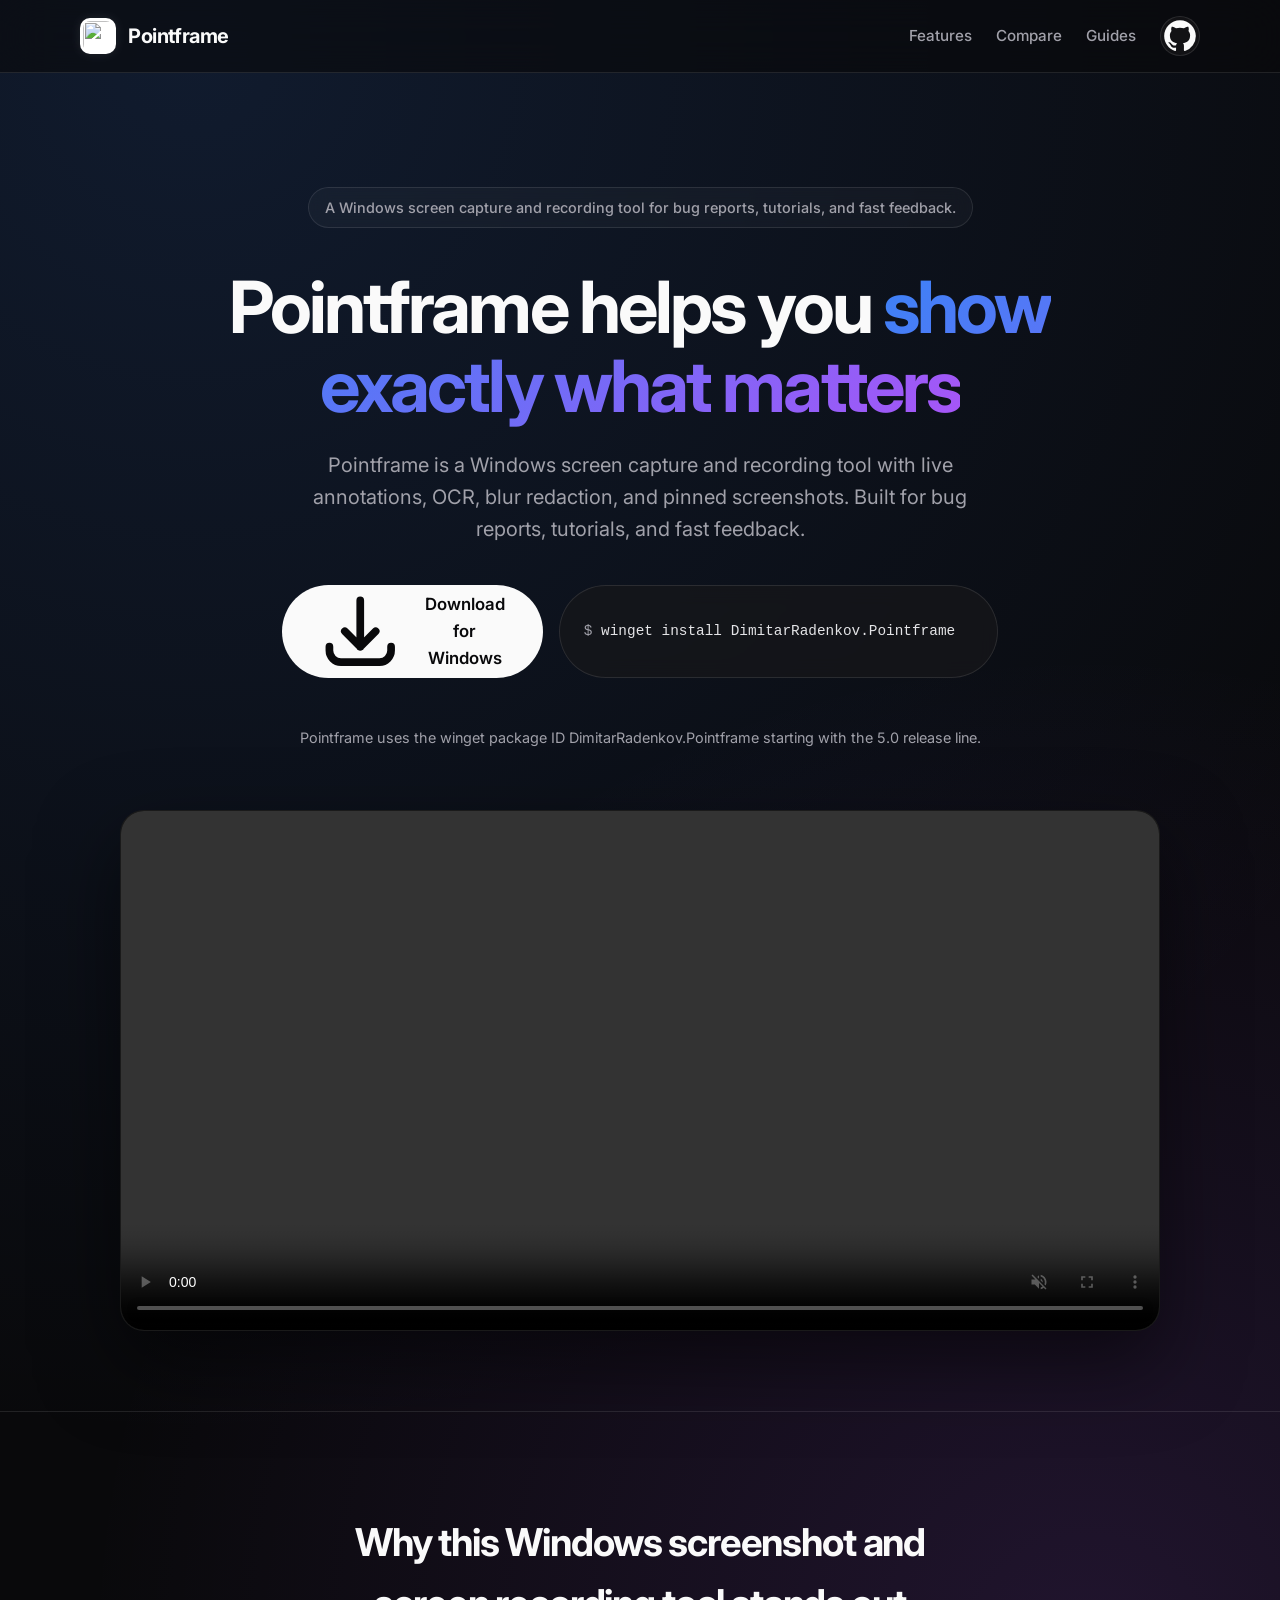
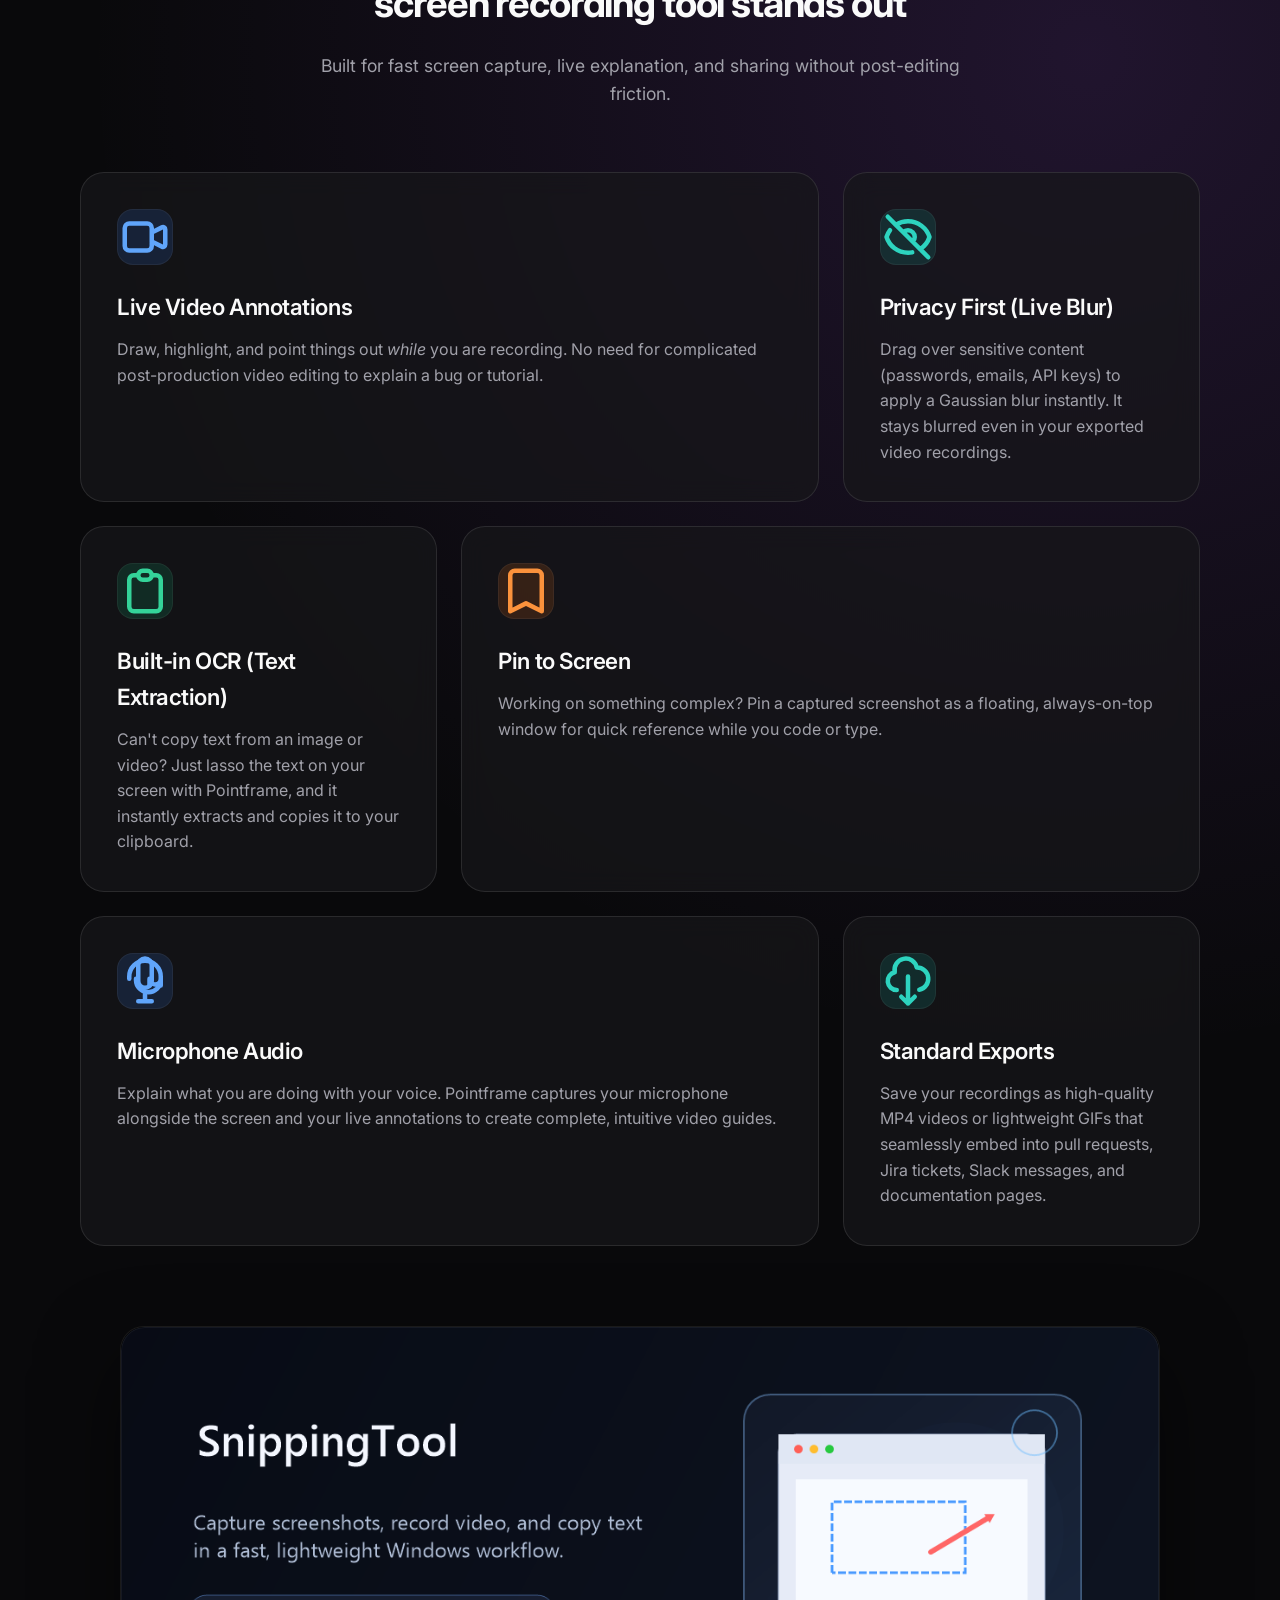
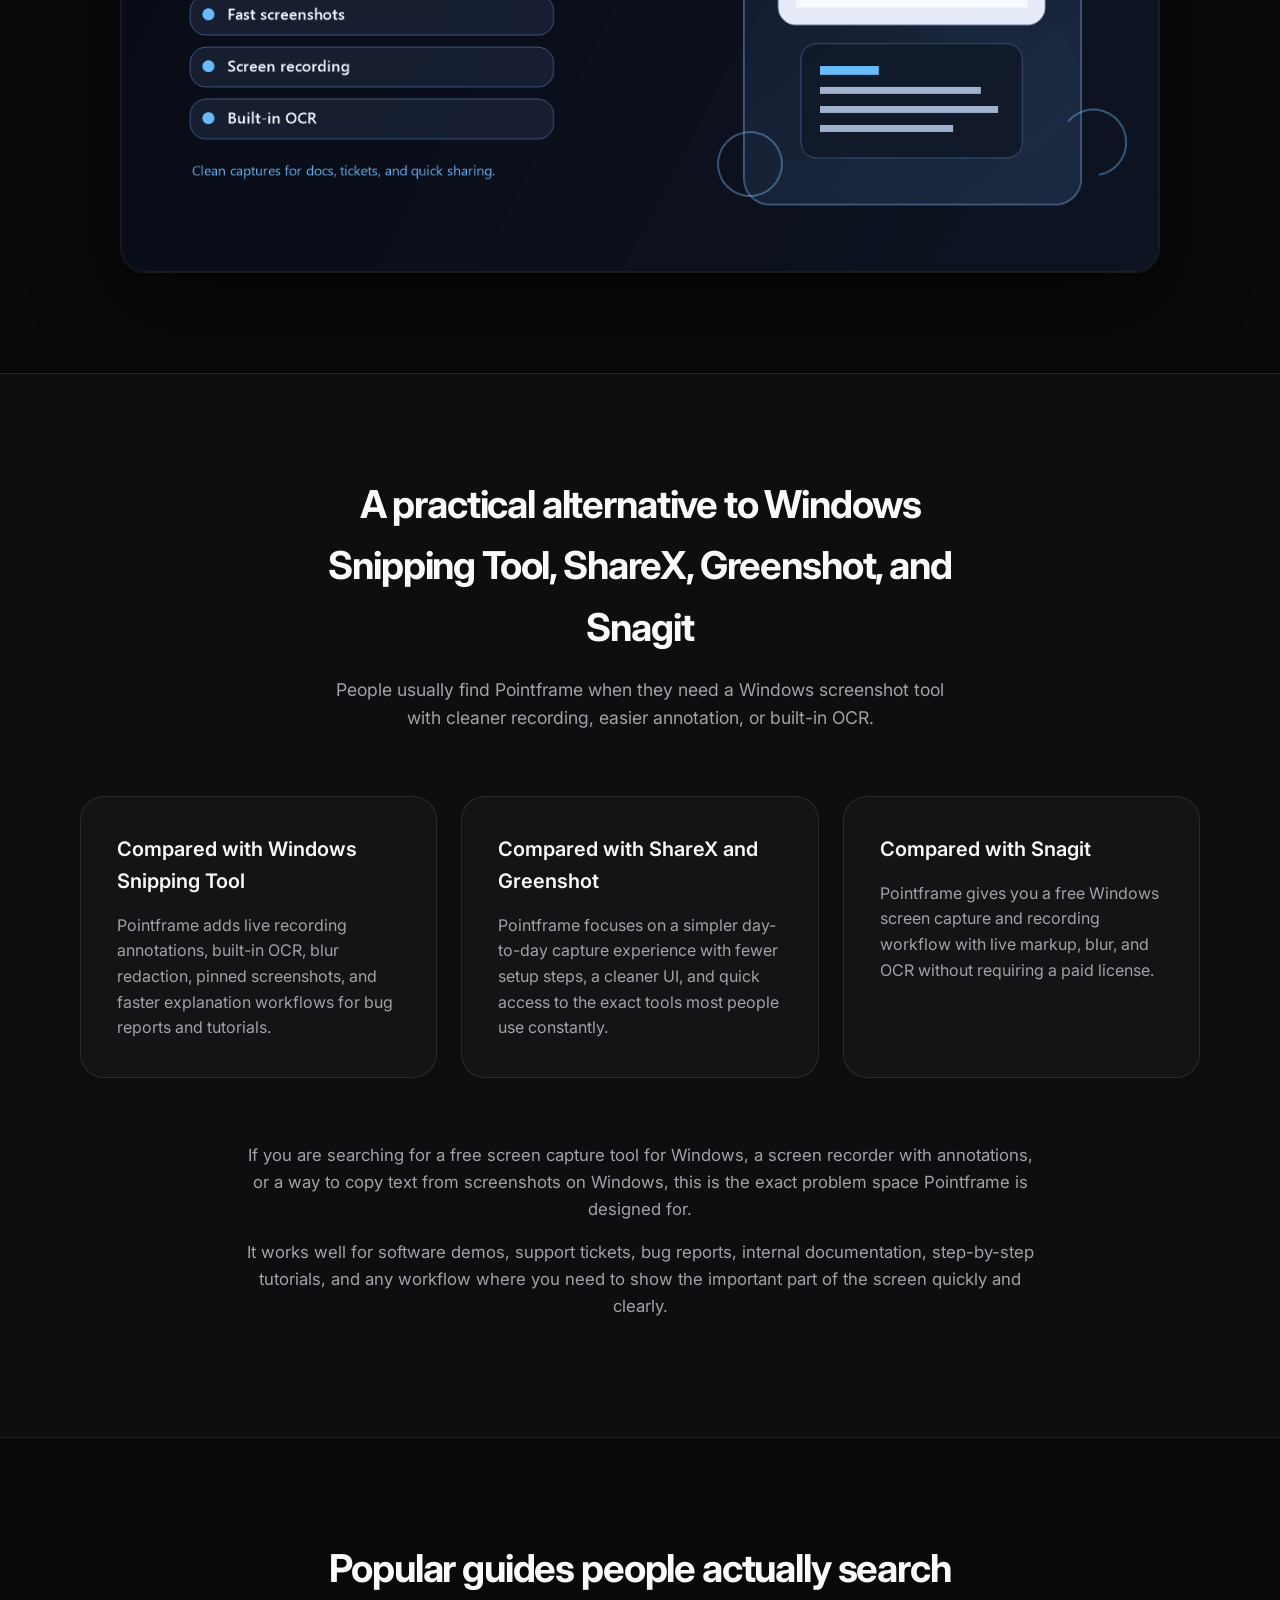
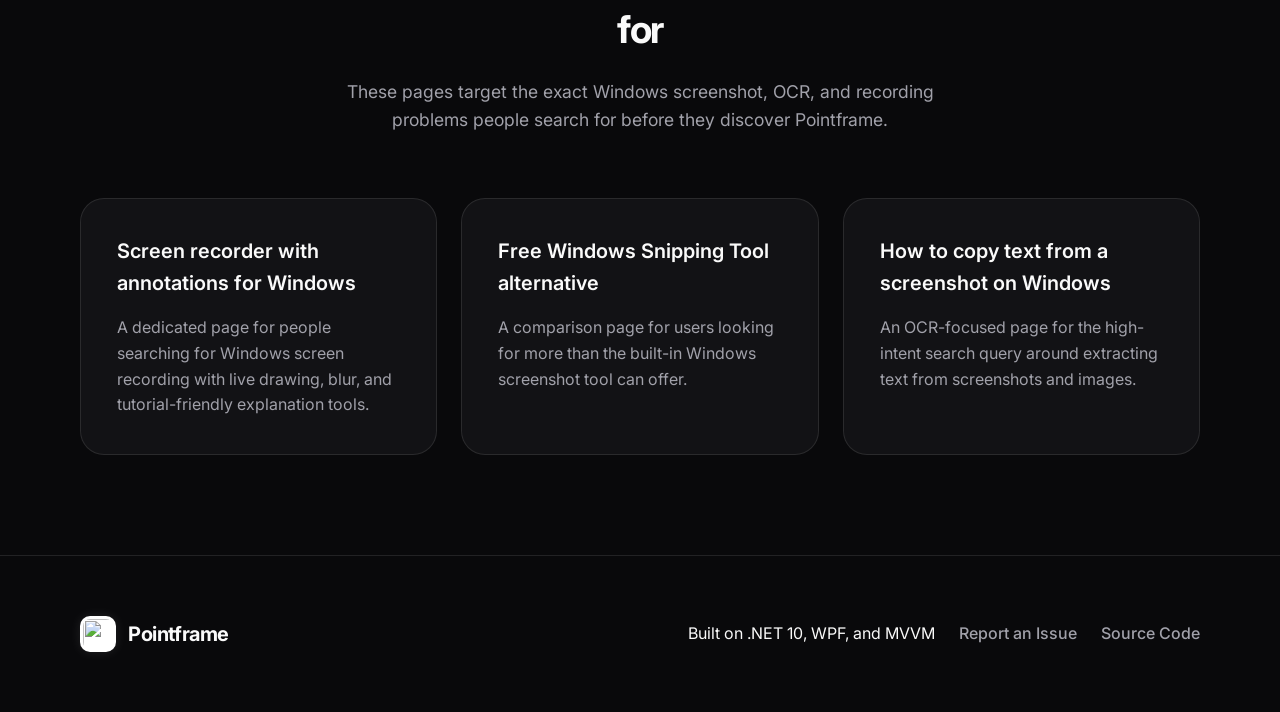
==== commit 1b547109: "Update winget ID to Pointframe and bump version to 5.0 Switch winget package identifier from Dimitar" ====
--- a/website/index.html
+++ b/website/index.html
@@ -5,14 +5,14 @@
     <meta name="viewport" content="width=device-width, initial-scale=1.0">
     <title>Pointframe - Screen Capture and Recording for Windows</title>
     <meta name="google-site-verification" content="JCIyqMnw-rGhSTm6JTGdaDzOQDnhKaqcuhP44x2W6Cc">
-    <meta name="description" content="Pointframe is a Windows screen capture and recording tool with live annotations, blur redaction, OCR, and pinned screenshots. Formerly SnippingTool.">
+    <meta name="description" content="Pointframe is a Windows screen capture and recording tool with live annotations, blur redaction, OCR, and pinned screenshots.">
     <meta name="robots" content="index, follow">
     <link rel="canonical" href="https://dimitar-radenkov.github.io/SnippingTool/">
     <link rel="icon" href="./favicon.ico" sizes="any">
     <link rel="apple-touch-icon" href="./app-icon.png">
     <meta property="og:type" content="website">
     <meta property="og:title" content="Pointframe - Screen Capture and Recording for Windows">
-    <meta property="og:description" content="Capture screenshots, record your screen, annotate live, blur sensitive data, and extract text with OCR on Windows. Formerly SnippingTool.">
+    <meta property="og:description" content="Capture screenshots, record your screen, annotate live, blur sensitive data, and extract text with OCR on Windows.">
     <meta property="og:url" content="https://dimitar-radenkov.github.io/SnippingTool/">
     <meta property="og:site_name" content="Pointframe">
     <meta property="og:image" content="https://dimitar-radenkov.github.io/SnippingTool/social-preview.png">
@@ -33,7 +33,7 @@
             "applicationCategory": "UtilitiesApplication",
             "applicationSubCategory": "Screen Capture Tool",
             "operatingSystem": "Windows 10, Windows 11",
-            "description": "Pointframe is a Windows screen capture, OCR, and screen recording tool with live annotations, blur redaction, and pinned screenshots. Formerly SnippingTool.",
+            "description": "Pointframe is a Windows screen capture, OCR, and screen recording tool with live annotations, blur redaction, and pinned screenshots.",
             "downloadUrl": "https://github.com/dimitar-radenkov/SnippingTool/releases/latest",
             "url": "https://dimitar-radenkov.github.io/SnippingTool/",
             "softwareVersion": "Latest",
@@ -70,7 +70,7 @@
                 <a href="#features" class="nav-link">Features</a>
                 <a href="#compare" class="nav-link">Compare</a>
                 <a href="#resources" class="nav-link">Guides</a>
-                <a href="https://github.com/dimitar-radenkov/SnippingTool" target="_blank" rel="noopener noreferrer" class="github-link" aria-label="Open SnippingTool on GitHub">
+                <a href="https://github.com/dimitar-radenkov/SnippingTool" target="_blank" rel="noopener noreferrer" class="github-link" aria-label="Open Pointframe on GitHub">
                         <svg class="w-6 h-6" fill="currentColor" viewBox="0 0 24 24" aria-hidden="true">
                             <path fill-rule="evenodd" d="M12 2C6.477 2 2 6.484 2 12.017c0 4.425 2.865 8.18 6.839 9.504.5.092.682-.217.682-.483 0-.237-.008-.868-.013-1.703-2.782.605-3.369-1.343-3.369-1.343-.454-1.158-1.11-1.466-1.11-1.466-.908-.62.069-.608.069-.608 1.003.07 1.531 1.032 1.531 1.032.892 1.53 2.341 1.088 2.91.832.092-.647.35-1.088.636-1.338-2.22-.253-4.555-1.113-4.555-4.951 0-1.093.39-1.988 1.029-2.688-.103-.253-.446-1.272.098-2.65 0 0 .84-.27 2.75 1.026A9.564 9.564 0 0112 6.844c.85.004 1.705.115 2.504.337 1.909-1.296 2.747-1.027 2.747-1.027.546 1.379.202 2.398.1 2.651.64.7 1.028 1.595 1.028 2.688 0 3.848-2.339 4.695-4.566 4.943.359.309.678.92.678 1.855 0 1.338-.012 2.419-.012 2.747 0 .268.18.58.688.482A10.019 10.019 0 0022 12.017C22 6.484 17.522 2 12 2z" clip-rule="evenodd"></path>
                         </svg>
@@ -82,7 +82,7 @@
     <!-- Hero Section -->
     <main id="top" class="hero">
         <div class="container hero-panel">
-            <p class="hero-eyebrow">Formerly SnippingTool. A Windows screen capture and recording tool for bug reports, tutorials, and fast feedback.</p>
+            <p class="hero-eyebrow">A Windows screen capture and recording tool for bug reports, tutorials, and fast feedback.</p>
             <h1 class="hero-title">
                 Pointframe helps you <span class="gradient-text">show exactly what matters</span>
             </h1>
@@ -98,7 +98,7 @@
                 
                 <button id="copy-command-button" type="button" class="command-button" aria-describedby="copy-command-status">
                     <span class="command-content">
-                        <span class="command-text"><span class="command-prefix">$</span> winget install DimitarRadenkov.SnippingTool</span>
+                        <span class="command-text"><span class="command-prefix">$</span> winget install DimitarRadenkov.Pointframe</span>
                     </span>
                     <span class="command-icon" aria-hidden="true">
                         <svg class="w-5 h-5" fill="none" stroke="currentColor" viewBox="0 0 24 24"><path stroke-linecap="round" stroke-linejoin="round" stroke-width="2" d="M8 16H6a2 2 0 01-2-2V6a2 2 0 012-2h8a2 2 0 012 2v2m-6 12h8a2 2 0 002-2v-8a2 2 0 00-2-2h-8a2 2 0 00-2 2v8a2 2 0 002 2z"></path></svg>
@@ -107,6 +107,7 @@
                 </button>
             </div>
             <p id="copy-command-status" class="copy-status" role="status" aria-live="polite"></p>
+            <p class="copy-status">Pointframe uses the winget package ID DimitarRadenkov.Pointframe starting with the 5.0 release line.</p>
 
             <!-- Video Demo -->
             <div class="video-shell">
@@ -261,7 +262,7 @@
         (() => {
             const copyButton = document.getElementById("copy-command-button");
             const copyStatus = document.getElementById("copy-command-status");
-            const command = "winget install DimitarRadenkov.SnippingTool";
+            const command = "winget install DimitarRadenkov.Pointframe";
 
             if (!(copyButton instanceof HTMLButtonElement) || !(copyStatus instanceof HTMLElement)) {
                 return;
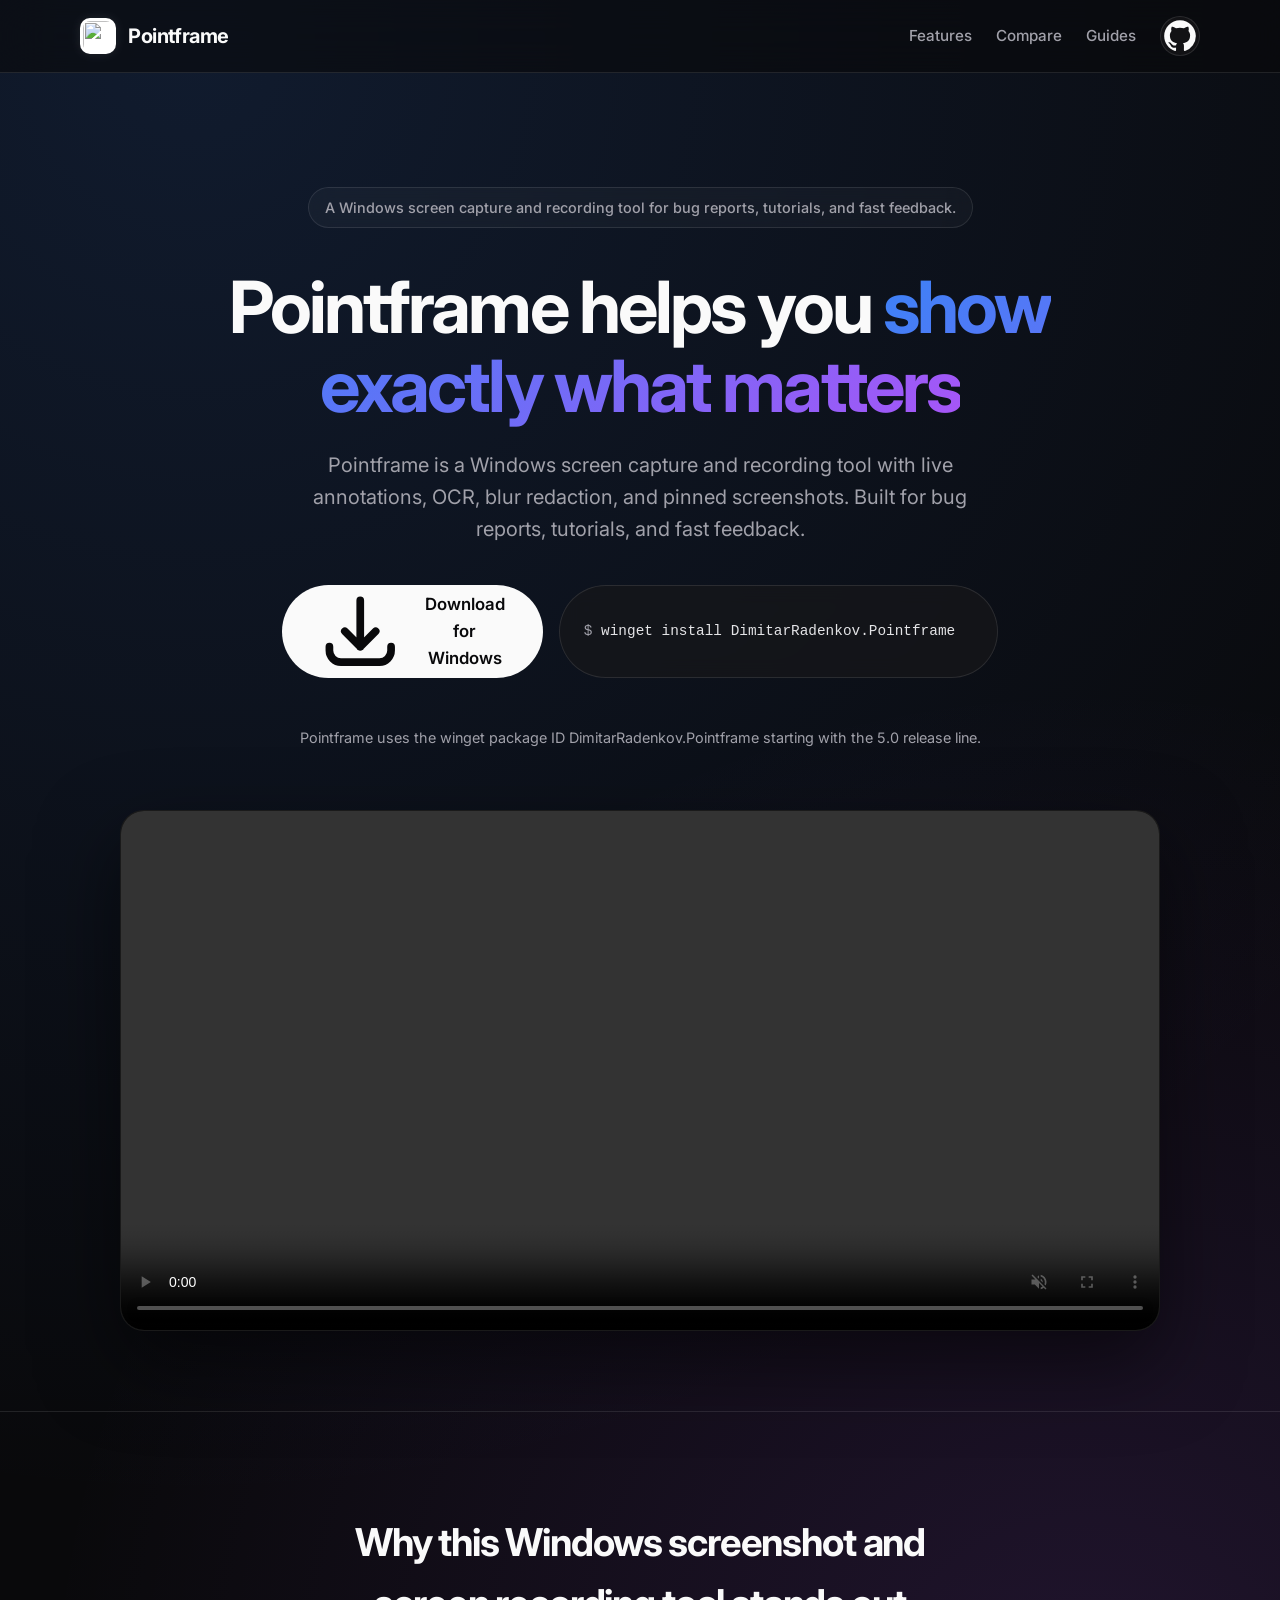
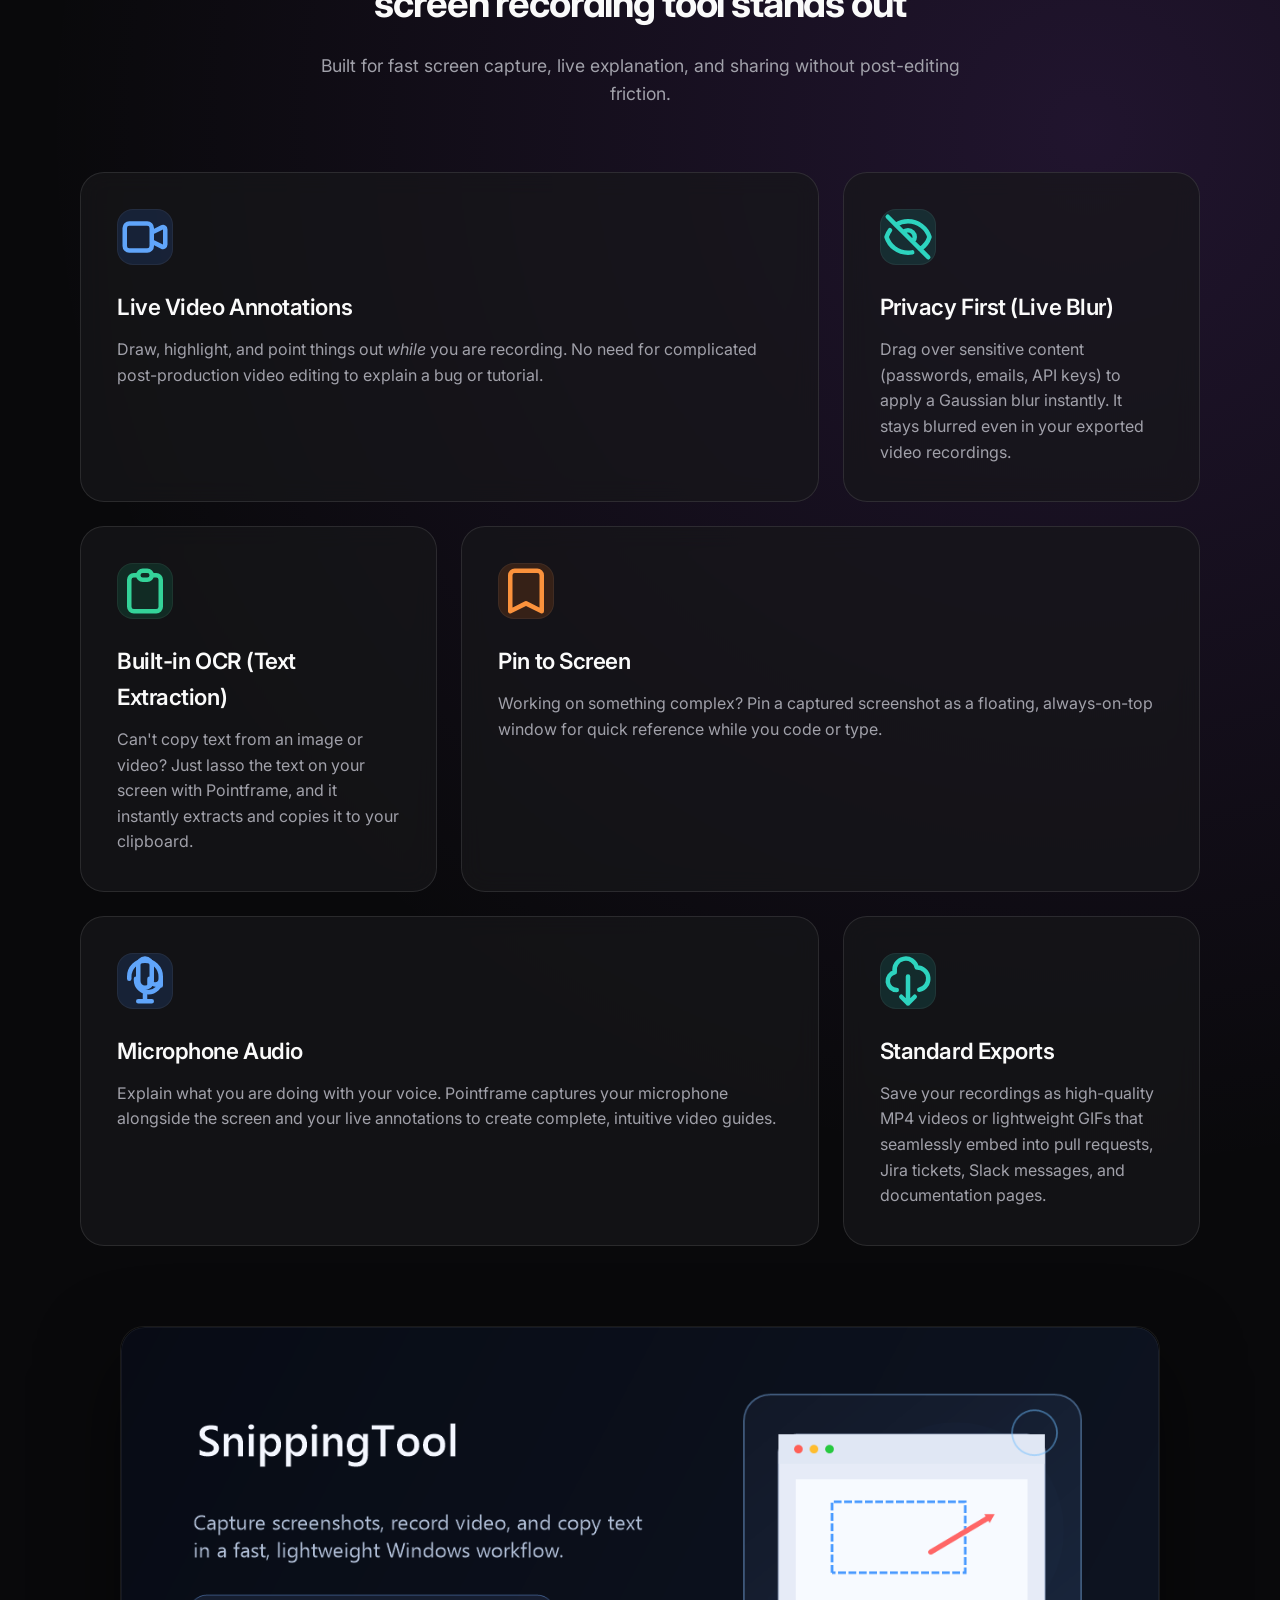
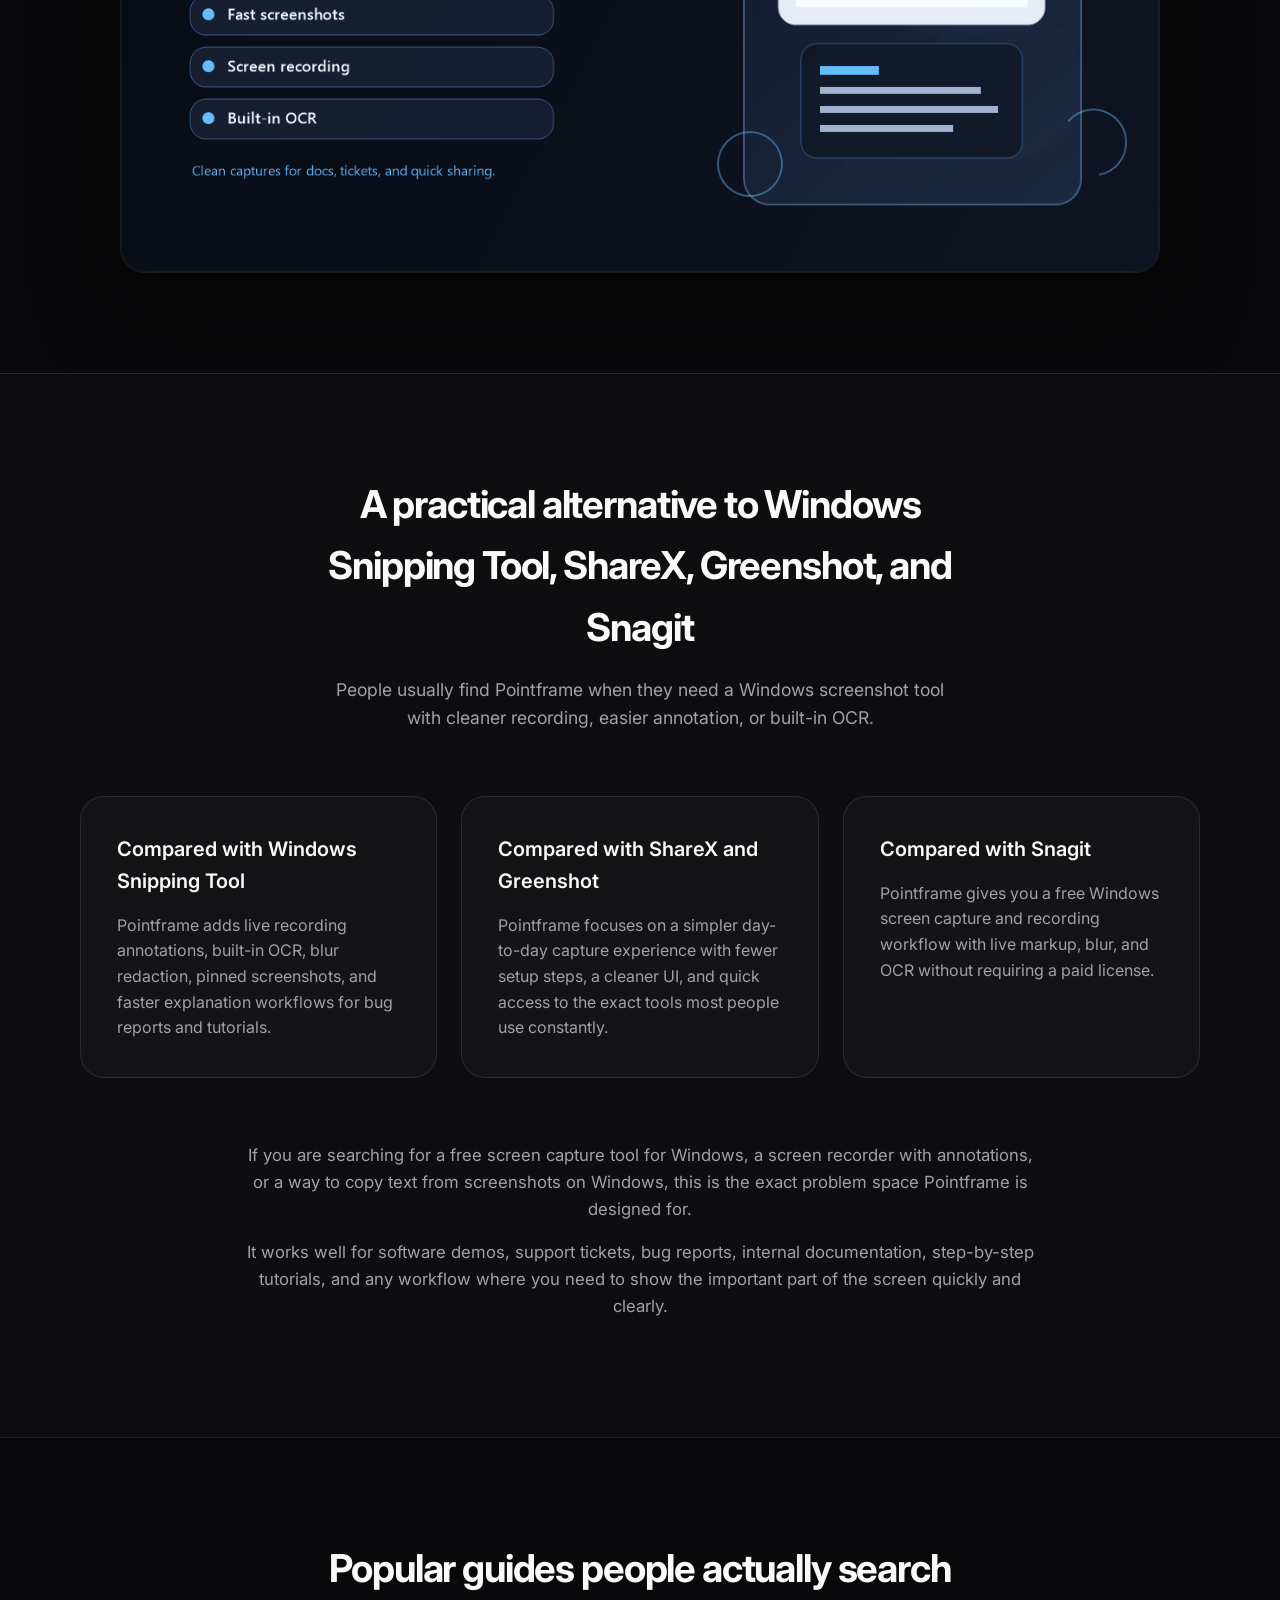
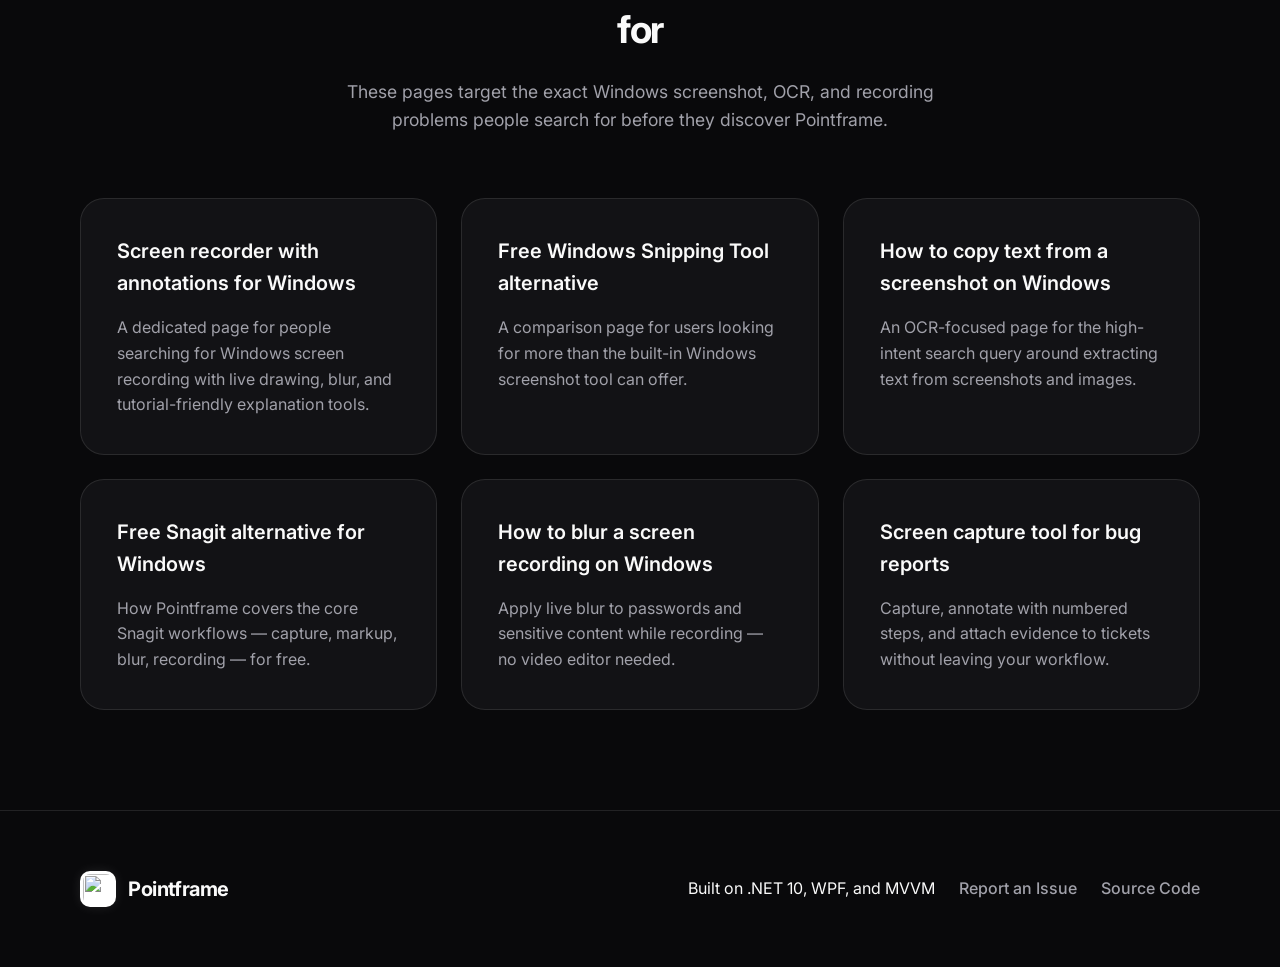
==== commit 4771103b: "feat: add audience growth improvements - Add GitHub repo topics for discoverability (screenshot, scr" ====
--- a/website/index.html
+++ b/website/index.html
@@ -7,22 +7,22 @@
     <meta name="google-site-verification" content="JCIyqMnw-rGhSTm6JTGdaDzOQDnhKaqcuhP44x2W6Cc">
     <meta name="description" content="Pointframe is a Windows screen capture and recording tool with live annotations, blur redaction, OCR, and pinned screenshots.">
     <meta name="robots" content="index, follow">
-    <link rel="canonical" href="https://dimitar-radenkov.github.io/SnippingTool/">
+    <link rel="canonical" href="https://dimitar-radenkov.github.io/Pointframe/">
     <link rel="icon" href="./favicon.ico" sizes="any">
     <link rel="apple-touch-icon" href="./app-icon.png">
     <meta property="og:type" content="website">
     <meta property="og:title" content="Pointframe - Screen Capture and Recording for Windows">
     <meta property="og:description" content="Capture screenshots, record your screen, annotate live, blur sensitive data, and extract text with OCR on Windows.">
-    <meta property="og:url" content="https://dimitar-radenkov.github.io/SnippingTool/">
+    <meta property="og:url" content="https://dimitar-radenkov.github.io/Pointframe/">
     <meta property="og:site_name" content="Pointframe">
-    <meta property="og:image" content="https://dimitar-radenkov.github.io/SnippingTool/social-preview.png">
+    <meta property="og:image" content="https://dimitar-radenkov.github.io/Pointframe/social-preview.png">
     <meta property="og:image:width" content="1200">
     <meta property="og:image:height" content="630">
     <meta property="og:image:alt" content="Pointframe social preview showing screen capture, recording, and OCR workflow highlights.">
     <meta name="twitter:card" content="summary_large_image">
     <meta name="twitter:title" content="Pointframe - Screen Capture and Recording for Windows">
     <meta name="twitter:description" content="Pointframe is a lightweight Windows screenshot and screen recording tool with live annotations, OCR, blur, and pinned screenshots.">
-    <meta name="twitter:image" content="https://dimitar-radenkov.github.io/SnippingTool/social-preview.png">
+    <meta name="twitter:image" content="https://dimitar-radenkov.github.io/Pointframe/social-preview.png">
     <meta name="twitter:image:alt" content="Pointframe social preview showing screen capture, recording, and OCR workflow highlights.">
     <link rel="stylesheet" href="./styles.css">
     <script type="application/ld+json">
@@ -34,8 +34,8 @@
             "applicationSubCategory": "Screen Capture Tool",
             "operatingSystem": "Windows 10, Windows 11",
             "description": "Pointframe is a Windows screen capture, OCR, and screen recording tool with live annotations, blur redaction, and pinned screenshots.",
-            "downloadUrl": "https://github.com/dimitar-radenkov/SnippingTool/releases/latest",
-            "url": "https://dimitar-radenkov.github.io/SnippingTool/",
+            "downloadUrl": "https://github.com/dimitar-radenkov/Pointframe/releases/latest",
+            "url": "https://dimitar-radenkov.github.io/Pointframe/",
             "softwareVersion": "Latest",
             "offers": {
                 "@type": "Offer",
@@ -70,7 +70,7 @@
                 <a href="#features" class="nav-link">Features</a>
                 <a href="#compare" class="nav-link">Compare</a>
                 <a href="#resources" class="nav-link">Guides</a>
-                <a href="https://github.com/dimitar-radenkov/SnippingTool" target="_blank" rel="noopener noreferrer" class="github-link" aria-label="Open Pointframe on GitHub">
+                <a href="https://github.com/dimitar-radenkov/Pointframe" target="_blank" rel="noopener noreferrer" class="github-link" aria-label="Open Pointframe on GitHub">
                         <svg class="w-6 h-6" fill="currentColor" viewBox="0 0 24 24" aria-hidden="true">
                             <path fill-rule="evenodd" d="M12 2C6.477 2 2 6.484 2 12.017c0 4.425 2.865 8.18 6.839 9.504.5.092.682-.217.682-.483 0-.237-.008-.868-.013-1.703-2.782.605-3.369-1.343-3.369-1.343-.454-1.158-1.11-1.466-1.11-1.466-.908-.62.069-.608.069-.608 1.003.07 1.531 1.032 1.531 1.032.892 1.53 2.341 1.088 2.91.832.092-.647.35-1.088.636-1.338-2.22-.253-4.555-1.113-4.555-4.951 0-1.093.39-1.988 1.029-2.688-.103-.253-.446-1.272.098-2.65 0 0 .84-.27 2.75 1.026A9.564 9.564 0 0112 6.844c.85.004 1.705.115 2.504.337 1.909-1.296 2.747-1.027 2.747-1.027.546 1.379.202 2.398.1 2.651.64.7 1.028 1.595 1.028 2.688 0 3.848-2.339 4.695-4.566 4.943.359.309.678.92.678 1.855 0 1.338-.012 2.419-.012 2.747 0 .268.18.58.688.482A10.019 10.019 0 0022 12.017C22 6.484 17.522 2 12 2z" clip-rule="evenodd"></path>
                         </svg>
@@ -91,7 +91,7 @@
             </p>
             
             <div class="hero-actions">
-                <a href="https://github.com/dimitar-radenkov/SnippingTool/releases/latest" class="primary-button">
+                <a href="https://github.com/dimitar-radenkov/Pointframe/releases/latest" class="primary-button">
                     <svg class="w-5 h-5 mr-3" fill="none" stroke="currentColor" viewBox="0 0 24 24" xmlns="http://www.w3.org/2000/svg"><path stroke-linecap="round" stroke-linejoin="round" stroke-width="2" d="M4 16v1a3 3 0 003 3h10a3 3 0 003-3v-1m-4-4l-4 4m0 0l-4-4m4 4V4"></path></svg>
                     Download for Windows
                 </a>
@@ -238,6 +238,18 @@
                     <h3 class="resource-title">How to copy text from a screenshot on Windows</h3>
                     <p class="resource-copy">An OCR-focused page for the high-intent search query around extracting text from screenshots and images.</p>
                 </a>
+                <a href="./free-snagit-alternative-windows.html" class="resource-card">
+                    <h3 class="resource-title">Free Snagit alternative for Windows</h3>
+                    <p class="resource-copy">How Pointframe covers the core Snagit workflows — capture, markup, blur, recording — for free.</p>
+                </a>
+                <a href="./blur-screen-recording-windows.html" class="resource-card">
+                    <h3 class="resource-title">How to blur a screen recording on Windows</h3>
+                    <p class="resource-copy">Apply live blur to passwords and sensitive content while recording — no video editor needed.</p>
+                </a>
+                <a href="./screen-capture-bug-reports.html" class="resource-card">
+                    <h3 class="resource-title">Screen capture tool for bug reports</h3>
+                    <p class="resource-copy">Capture, annotate with numbered steps, and attach evidence to tickets without leaving your workflow.</p>
+                </a>
             </div>
         </div>
     </section>
@@ -252,8 +264,8 @@
             
             <div class="footer-links">
                 <span>Built on .NET 10, WPF, and MVVM</span>
-                <a href="https://github.com/dimitar-radenkov/SnippingTool/issues" class="hover:text-white transition-colors">Report an Issue</a>
-                <a href="https://github.com/dimitar-radenkov/SnippingTool" class="hover:text-white transition-colors">Source Code</a>
+                <a href="https://github.com/dimitar-radenkov/Pointframe/issues" class="hover:text-white transition-colors">Report an Issue</a>
+                <a href="https://github.com/dimitar-radenkov/Pointframe" class="hover:text-white transition-colors">Source Code</a>
             </div>
         </div>
     </footer>
